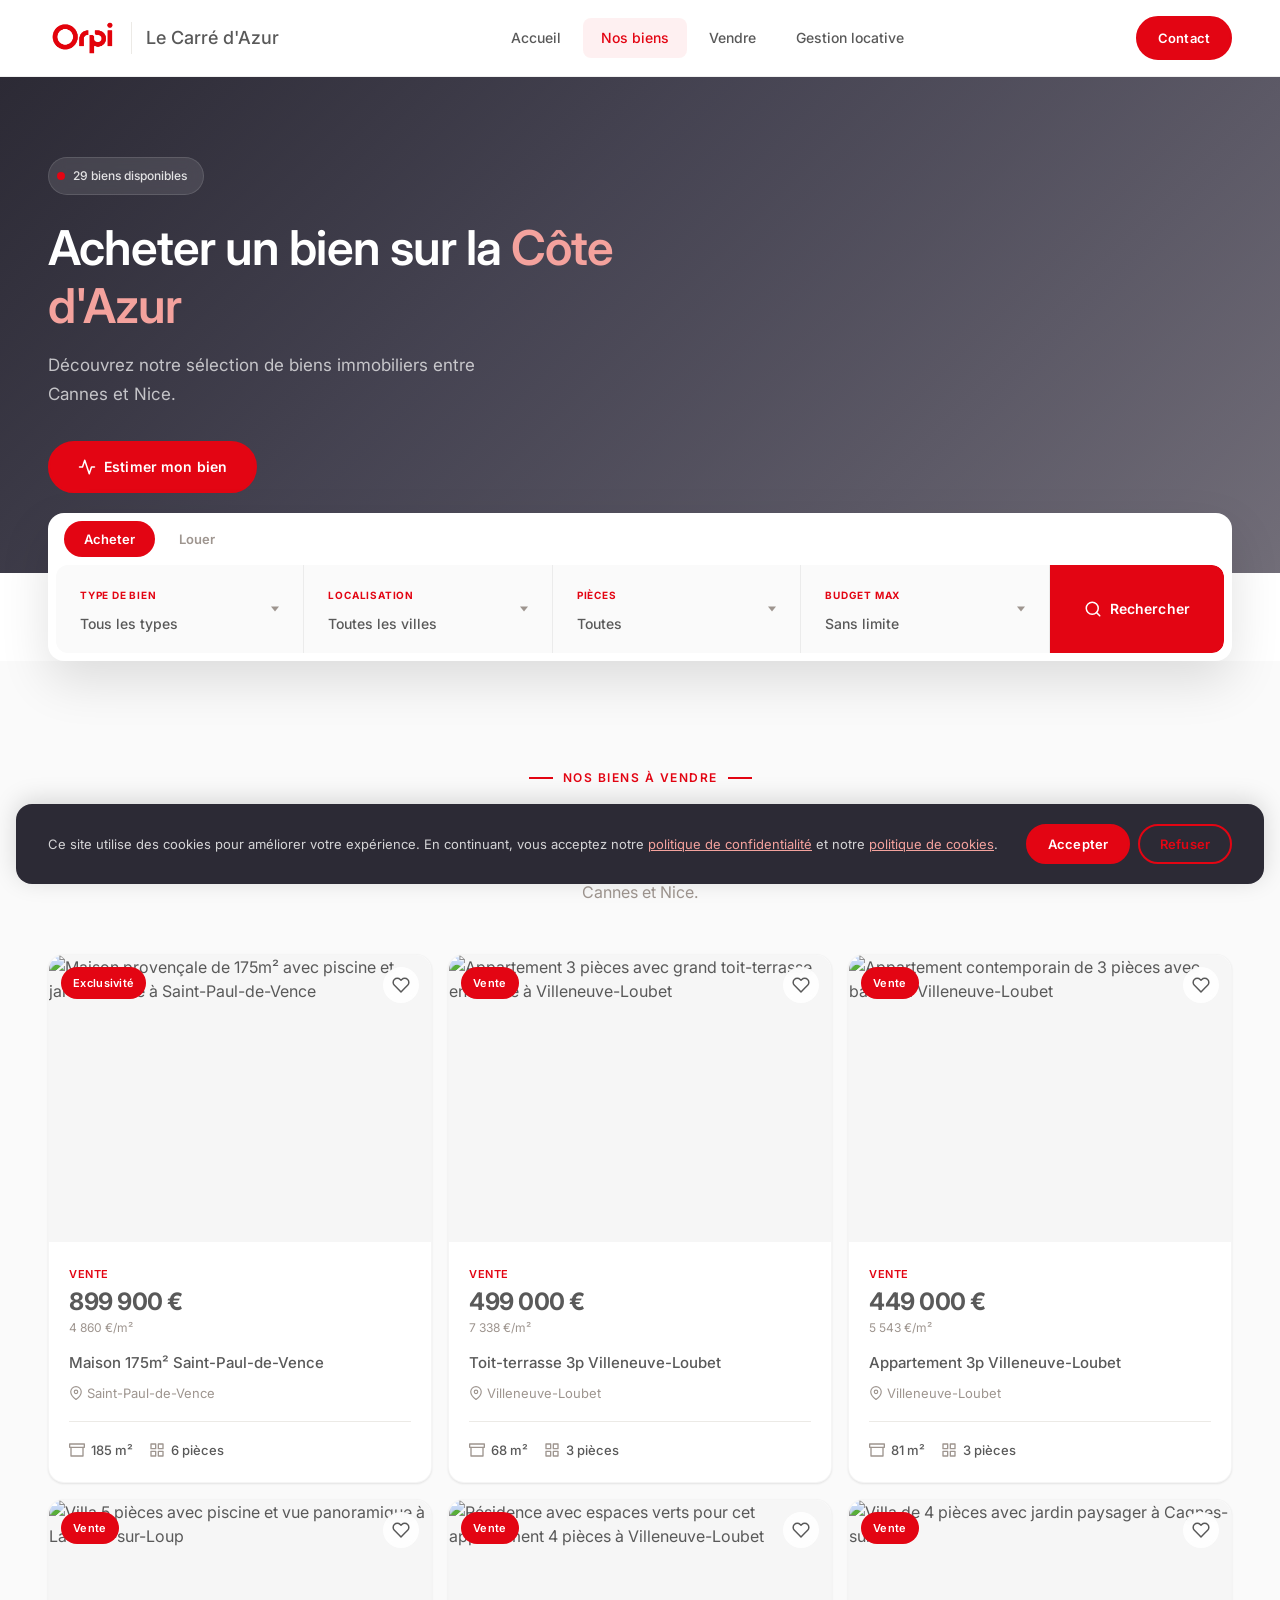
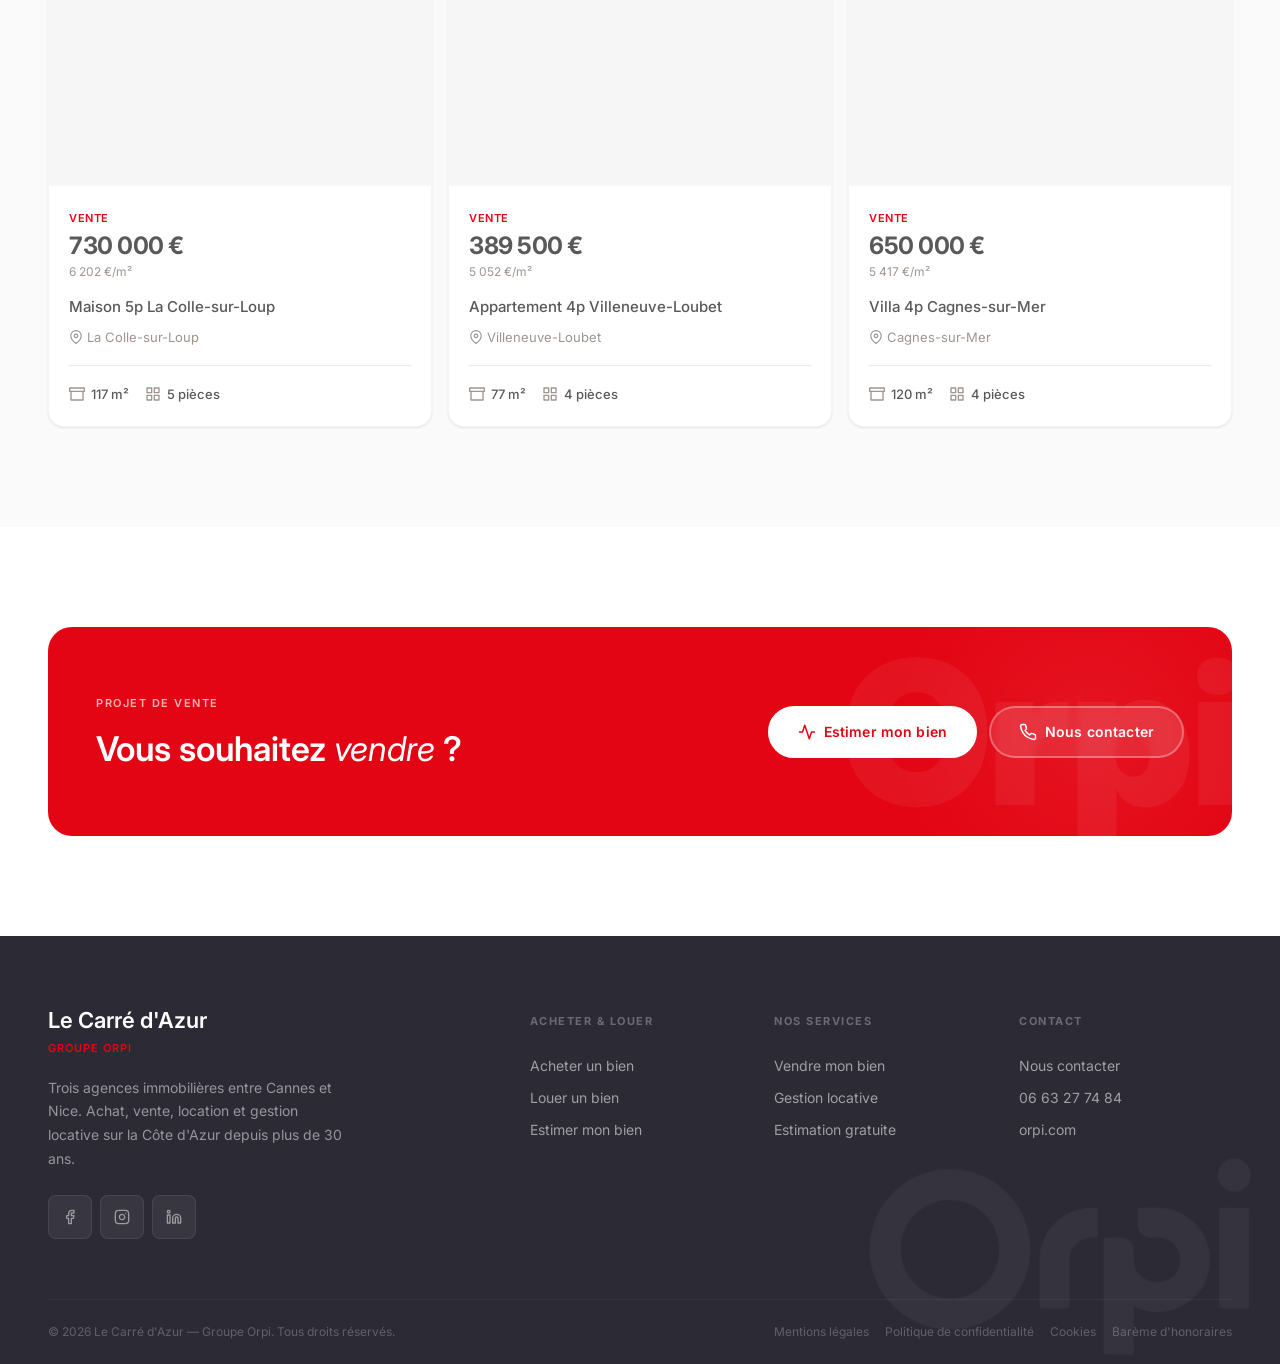
==== acheter.html @ ef82f77e "Update favicon to PNG logo + add Orpi watermark to footer - Favicon: replaced inline SVG with orpilo" ====
<!DOCTYPE html>
<html lang="fr">
<head>
  <meta charset="UTF-8" />
  <meta name="viewport" content="width=device-width, initial-scale=1.0" />
  <title>Acheter un bien immobilier sur la Côte d'Azur | Le Carré d'Azur — Orpi</title>
  <meta name="description" content="Découvrez notre sélection de biens immobiliers à vendre entre Cannes et Nice. Maisons, appartements, villas — Le Carré d'Azur, groupe Orpi." />
  <meta property="og:title" content="Acheter un bien — Le Carré d'Azur | Groupe Orpi" />
  <meta property="og:description" content="Découvrez notre sélection de biens immobiliers à vendre entre Cannes et Nice. Maisons, appartements, villas avec Le Carré d'Azur, groupe Orpi." />
  <meta property="og:image" content="https://images.unsplash.com/photo-1600596542815-ffad4c1539a9?w=1200&h=630&fit=crop" />
  <meta property="og:url" content="https://wingfieldgemini.github.io/orpitemplate/acheter.html" />
  <meta property="og:type" content="website" />
  <meta property="og:locale" content="fr_FR" />
  <meta name="twitter:card" content="summary_large_image" />
  <link rel="preconnect" href="https://fonts.googleapis.com" />
  <link rel="preconnect" href="https://fonts.gstatic.com" crossorigin />
  <link href="https://fonts.googleapis.com/css2?family=Inter:wght@300;400;500;600;700&display=swap" rel="stylesheet" />
  <link rel="stylesheet" href="styles.css" />
  <link rel="icon" type="image/png" href="orpilogooo.png" />
  <script type="application/ld+json">
  {
    "@context": "https://schema.org",
    "@type": "RealEstateAgent",
    "name": "Le Carré d'Azur",
    "description": "Groupe Orpi — Trois agences immobilières entre Cannes et Nice sur la Côte d'Azur.",
    "url": "https://wingfieldgemini.github.io/orpitemplate/",
    "telephone": "+33663277484",
    "email": "contact@lecarredazur.fr",
    "address": {
      "@type": "PostalAddress",
      "addressLocality": "Villeneuve-Loubet",
      "addressRegion": "Provence-Alpes-Côte d'Azur",
      "addressCountry": "FR"
    },
    "geo": {
      "@type": "GeoCoordinates",
      "latitude": 43.6585,
      "longitude": 7.1214
    },
    "aggregateRating": {
      "@type": "AggregateRating",
      "ratingValue": "4.8",
      "reviewCount": "127"
    },
    "numberOfEmployees": {"@type": "QuantitativeValue", "value": 15},
    "foundingDate": "1995",
    "parentOrganization": {"@type": "Organization", "name": "Orpi", "url": "https://www.orpi.com"}
  }
  </script>
</head>
<body>

  <!-- Skip link -->
  <a href="#main" class="skip-link">Aller au contenu principal</a>

  <!-- ============================================================
       HEADER
       ============================================================ -->
  <header class="header" id="header">
<!-- Main header -->
    <div class="container header__main">
      <a href="index.html" class="header__brand" aria-label="Le Carré d'Azur – Accueil">
        <span class="header__logo">
          <img src="orpilogooo.png" alt="Orpi" height="40" />
        </span>
        <span class="header__brand-divider" aria-hidden="true"></span>
        <span class="header__agency">Le Carré d'Azur</span>
      </a>

            <nav class="header__nav" aria-label="Navigation principale">
        <a href="index.html">Accueil</a>
        <a href="acheter.html" aria-current="page">Nos biens</a>
        <a href="vendre.html">Vendre</a>
        <a href="gestion-locative.html">Gestion locative</a>
      </nav>

            <div class="header__actions">
        <a href="contact.html" class="btn btn--primary btn--sm">Contact</a>
      </div>

      <button class="hamburger" aria-label="Ouvrir le menu" aria-expanded="false" aria-controls="mobile-nav">
        <svg xmlns="http://www.w3.org/2000/svg" viewBox="0 0 24 24" fill="none" stroke="currentColor" stroke-width="2" stroke-linecap="round" stroke-linejoin="round" aria-hidden="true"><line x1="3" y1="12" x2="21" y2="12"/><line x1="3" y1="6" x2="21" y2="6"/><line x1="3" y1="18" x2="21" y2="18"/></svg>
      </button>
    </div>
  </header>

  <!-- Mobile menu -->
    <div class="mobile-menu" id="mobile-nav" aria-label="Menu mobile">
    <nav class="mobile-menu__links">
    <a href="index.html">Accueil</a>
    <a href="acheter.html" aria-current="page">Nos biens</a>
    <a href="vendre.html">Vendre</a>
    <a href="gestion-locative.html">Gestion locative</a>
    </nav>
    <div class="mobile-menu__cta">
      <a href="contact.html" class="btn btn--primary">Contact</a>
    </div>
  </div>

  <!-- ============================================================
       MAIN
       ============================================================ -->
  <main id="main">

    <!-- ============================================================
         PAGE HERO
         ============================================================ -->
    <section class="page-hero page-hero--img">
      <div class="page-hero__bg" style="background-image:url('https://images.unsplash.com/photo-1600585154340-be6161a56a0c?w=1600&h=900&fit=crop');" aria-hidden="true"></div>
      <div class="container" style="position:relative;">
        <div class="page-hero__content">
          <div class="page-hero__badge">
            <span class="page-hero__dot" aria-hidden="true"></span>
            29 biens disponibles
          </div>
          <h1>Acheter un bien sur la <span>Côte d'Azur</span></h1>
          <p class="page-hero__desc">Découvrez notre sélection de biens immobiliers entre Cannes et Nice.</p>
          <div class="page-hero__btns">
            <a href="estimer.html" class="btn btn--primary">
              <svg xmlns="http://www.w3.org/2000/svg" viewBox="0 0 24 24" fill="none" stroke="currentColor" stroke-width="2" stroke-linecap="round" stroke-linejoin="round" aria-hidden="true"><polyline points="22 12 18 12 15 21 9 3 6 12 2 12"/></svg>
              Estimer mon bien
            </a>
          </div>
        </div>
      </div>
    </section>

    <!-- ============================================================
         SEARCH BAR
         ============================================================ -->
    <section class="search-section" aria-label="Recherche de biens">
      <div class="container">
        <div class="search-card">
          <div class="search-tabs" role="tablist">
            <button class="search-tab active" role="tab" aria-selected="true" data-tab="acheter">Acheter</button>
            <button class="search-tab" role="tab" aria-selected="false" data-tab="louer">Louer</button>
          </div>
          <form data-form class="search-form" action="acheter.html" method="get">
            <div class="search-field">
              <label for="search-type">TYPE DE BIEN</label>
              <select id="search-type" name="type">
                <option value="">Tous les types</option>
                <option value="appartement">Appartement</option>
                <option value="maison">Maison</option>
                <option value="villa">Villa</option>
                <option value="terrain">Terrain</option>
              </select>
            </div>
            <div class="search-field">
              <label for="search-location">LOCALISATION</label>
              <select id="search-location" name="localisation">
                <option value="">Toutes les villes</option>
                <option value="villeneuve-loubet">Villeneuve-Loubet</option>
                <option value="la-colle-sur-loup">La Colle-sur-Loup</option>
                <option value="saint-paul-de-vence">Saint-Paul-de-Vence</option>
                <option value="cagnes-sur-mer">Cagnes-sur-Mer</option>
                <option value="vence">Vence</option>
              </select>
            </div>
            <div class="search-field">
              <label for="search-rooms">PIÈCES</label>
              <select id="search-rooms" name="pieces">
                <option value="">Toutes</option>
                <option value="1">1 pièce</option>
                <option value="2">2 pièces</option>
                <option value="3">3 pièces</option>
                <option value="4">4 pièces</option>
                <option value="5">5+ pièces</option>
              </select>
            </div>
            <div class="search-field" data-field="budget">
              <label for="search-budget">BUDGET MAX</label>
              <select id="search-budget" name="budget">
                <option value="">Sans limite</option>
                <option value="200000">200 000 &euro;</option>
                <option value="400000">400 000 &euro;</option>
                <option value="600000">600 000 &euro;</option>
                <option value="800000">800 000 &euro;</option>
                <option value="1000000">1 000 000 &euro;+</option>
              </select>
            </div>
            <div class="search-field" data-field="loyer" style="display:none;">
              <label for="search-loyer">LOYER MAX</label>
              <select id="search-loyer" name="loyer">
                <option value="">Sans limite</option>
                <option value="500">500 &euro;/mois</option>
                <option value="800">800 &euro;/mois</option>
                <option value="1000">1 000 &euro;/mois</option>
                <option value="1500">1 500 &euro;/mois</option>
                <option value="2000">2 000 &euro;/mois+</option>
              </select>
            </div>
            <div class="search-submit">
              <button type="submit" class="btn btn--primary">
                <svg xmlns="http://www.w3.org/2000/svg" viewBox="0 0 24 24" fill="none" stroke="currentColor" stroke-width="2" stroke-linecap="round" stroke-linejoin="round" aria-hidden="true"><circle cx="11" cy="11" r="8"/><line x1="21" y1="21" x2="16.65" y2="16.65"/></svg>
                Rechercher
              </button>
            </div>
          </form>
        </div>
      </div>
    </section>

    <!-- ============================================================
         PROPERTIES
         ============================================================ -->
    <section class="section section--grey" aria-labelledby="properties-title">
      <div class="container">
        <div class="section__header">
          <div class="section__tag">NOS BIENS À VENDRE</div>
          <h2 id="properties-title">Biens à la vente sur la <em>Côte d'Azur</em></h2>
          <p class="section__desc">Retrouvez l'ensemble de nos biens immobiliers disponibles à l'achat entre Cannes et Nice.</p>
        </div>

        <div class="properties__grid">

          <!-- Card 1 — Maison Saint-Paul-de-Vence -->
          <a href="acheter.html" class="prop-card">
            <div class="prop-card__img">
              <img src="https://images.unsplash.com/photo-1600596542815-ffad4c1539a9?w=800&h=600&fit=crop" alt="Maison provençale de 175m² avec piscine et jardin arboré à Saint-Paul-de-Vence" width="800" height="600" loading="lazy" />
              <span class="prop-card__badge">Exclusivité</span>
              <button class="prop-card__fav" aria-label="Ajouter aux favoris" type="button">
                <svg xmlns="http://www.w3.org/2000/svg" viewBox="0 0 24 24" fill="none" stroke="currentColor" stroke-width="2" stroke-linecap="round" stroke-linejoin="round" aria-hidden="true"><path d="M20.84 4.61a5.5 5.5 0 0 0-7.78 0L12 5.67l-1.06-1.06a5.5 5.5 0 0 0-7.78 7.78l1.06 1.06L12 21.23l7.78-7.78 1.06-1.06a5.5 5.5 0 0 0 0-7.78z"/></svg>
              </button>
            </div>
            <div class="prop-card__body">
              <div class="prop-card__type">VENTE</div>
              <div class="prop-card__price">899 900 &euro;</div>
              <div class="prop-card__price-m2">4 860 &euro;/m²</div>
              <div class="prop-card__title">Maison 175m² Saint-Paul-de-Vence</div>
              <div class="prop-card__location">
                <svg xmlns="http://www.w3.org/2000/svg" viewBox="0 0 24 24" fill="none" stroke="currentColor" stroke-width="2" stroke-linecap="round" stroke-linejoin="round" aria-hidden="true"><path d="M21 10c0 7-9 13-9 13s-9-6-9-13a9 9 0 0 1 18 0z"/><circle cx="12" cy="10" r="3"/></svg>
                Saint-Paul-de-Vence
              </div>
              <div class="prop-card__specs">
                <span class="prop-card__spec">
                  <svg xmlns="http://www.w3.org/2000/svg" viewBox="0 0 24 24" fill="none" stroke="currentColor" stroke-width="2" stroke-linecap="round" stroke-linejoin="round" aria-hidden="true"><polyline points="21 8 21 21 3 21 3 8"/><rect x="1" y="3" width="22" height="5"/></svg>
                  185 m²
                </span>
                <span class="prop-card__spec">
                  <svg xmlns="http://www.w3.org/2000/svg" viewBox="0 0 24 24" fill="none" stroke="currentColor" stroke-width="2" stroke-linecap="round" stroke-linejoin="round" aria-hidden="true"><rect x="3" y="3" width="7" height="7"/><rect x="14" y="3" width="7" height="7"/><rect x="14" y="14" width="7" height="7"/><rect x="3" y="14" width="7" height="7"/></svg>
                  6 pièces
                </span>
              </div>
            </div>
          </a>

          <!-- Card 2 — Toit-terrasse Villeneuve-Loubet -->
          <a href="acheter.html" class="prop-card">
            <div class="prop-card__img">
              <img src="https://images.unsplash.com/photo-1600607687939-ce8a6c25118c?w=800&h=600&fit=crop" alt="Appartement 3 pièces avec grand toit-terrasse ensoleillé à Villeneuve-Loubet" width="800" height="600" loading="lazy" />
              <span class="prop-card__badge">Vente</span>
              <button class="prop-card__fav" aria-label="Ajouter aux favoris" type="button">
                <svg xmlns="http://www.w3.org/2000/svg" viewBox="0 0 24 24" fill="none" stroke="currentColor" stroke-width="2" stroke-linecap="round" stroke-linejoin="round" aria-hidden="true"><path d="M20.84 4.61a5.5 5.5 0 0 0-7.78 0L12 5.67l-1.06-1.06a5.5 5.5 0 0 0-7.78 7.78l1.06 1.06L12 21.23l7.78-7.78 1.06-1.06a5.5 5.5 0 0 0 0-7.78z"/></svg>
              </button>
            </div>
            <div class="prop-card__body">
              <div class="prop-card__type">VENTE</div>
              <div class="prop-card__price">499 000 &euro;</div>
              <div class="prop-card__price-m2">7 338 &euro;/m²</div>
              <div class="prop-card__title">Toit-terrasse 3p Villeneuve-Loubet</div>
              <div class="prop-card__location">
                <svg xmlns="http://www.w3.org/2000/svg" viewBox="0 0 24 24" fill="none" stroke="currentColor" stroke-width="2" stroke-linecap="round" stroke-linejoin="round" aria-hidden="true"><path d="M21 10c0 7-9 13-9 13s-9-6-9-13a9 9 0 0 1 18 0z"/><circle cx="12" cy="10" r="3"/></svg>
                Villeneuve-Loubet
              </div>
              <div class="prop-card__specs">
                <span class="prop-card__spec">
                  <svg xmlns="http://www.w3.org/2000/svg" viewBox="0 0 24 24" fill="none" stroke="currentColor" stroke-width="2" stroke-linecap="round" stroke-linejoin="round" aria-hidden="true"><polyline points="21 8 21 21 3 21 3 8"/><rect x="1" y="3" width="22" height="5"/></svg>
                  68 m²
                </span>
                <span class="prop-card__spec">
                  <svg xmlns="http://www.w3.org/2000/svg" viewBox="0 0 24 24" fill="none" stroke="currentColor" stroke-width="2" stroke-linecap="round" stroke-linejoin="round" aria-hidden="true"><rect x="3" y="3" width="7" height="7"/><rect x="14" y="3" width="7" height="7"/><rect x="14" y="14" width="7" height="7"/><rect x="3" y="14" width="7" height="7"/></svg>
                  3 pièces
                </span>
              </div>
            </div>
          </a>

          <!-- Card 3 — Appartement 3p Villeneuve-Loubet -->
          <a href="acheter.html" class="prop-card">
            <div class="prop-card__img">
              <img src="https://images.unsplash.com/photo-1512917774080-9991f1c4c750?w=800&h=600&fit=crop" alt="Appartement contemporain de 3 pièces avec balcon à Villeneuve-Loubet" width="800" height="600" loading="lazy" />
              <span class="prop-card__badge">Vente</span>
              <button class="prop-card__fav" aria-label="Ajouter aux favoris" type="button">
                <svg xmlns="http://www.w3.org/2000/svg" viewBox="0 0 24 24" fill="none" stroke="currentColor" stroke-width="2" stroke-linecap="round" stroke-linejoin="round" aria-hidden="true"><path d="M20.84 4.61a5.5 5.5 0 0 0-7.78 0L12 5.67l-1.06-1.06a5.5 5.5 0 0 0-7.78 7.78l1.06 1.06L12 21.23l7.78-7.78 1.06-1.06a5.5 5.5 0 0 0 0-7.78z"/></svg>
              </button>
            </div>
            <div class="prop-card__body">
              <div class="prop-card__type">VENTE</div>
              <div class="prop-card__price">449 000 &euro;</div>
              <div class="prop-card__price-m2">5 543 &euro;/m²</div>
              <div class="prop-card__title">Appartement 3p Villeneuve-Loubet</div>
              <div class="prop-card__location">
                <svg xmlns="http://www.w3.org/2000/svg" viewBox="0 0 24 24" fill="none" stroke="currentColor" stroke-width="2" stroke-linecap="round" stroke-linejoin="round" aria-hidden="true"><path d="M21 10c0 7-9 13-9 13s-9-6-9-13a9 9 0 0 1 18 0z"/><circle cx="12" cy="10" r="3"/></svg>
                Villeneuve-Loubet
              </div>
              <div class="prop-card__specs">
                <span class="prop-card__spec">
                  <svg xmlns="http://www.w3.org/2000/svg" viewBox="0 0 24 24" fill="none" stroke="currentColor" stroke-width="2" stroke-linecap="round" stroke-linejoin="round" aria-hidden="true"><polyline points="21 8 21 21 3 21 3 8"/><rect x="1" y="3" width="22" height="5"/></svg>
                  81 m²
                </span>
                <span class="prop-card__spec">
                  <svg xmlns="http://www.w3.org/2000/svg" viewBox="0 0 24 24" fill="none" stroke="currentColor" stroke-width="2" stroke-linecap="round" stroke-linejoin="round" aria-hidden="true"><rect x="3" y="3" width="7" height="7"/><rect x="14" y="3" width="7" height="7"/><rect x="14" y="14" width="7" height="7"/><rect x="3" y="14" width="7" height="7"/></svg>
                  3 pièces
                </span>
              </div>
            </div>
          </a>

          <!-- Card 4 — Maison 5p La Colle-sur-Loup -->
          <a href="acheter.html" class="prop-card">
            <div class="prop-card__img">
              <img src="https://images.unsplash.com/photo-1613490493576-7fde63acd811?w=800&h=600&fit=crop" alt="Villa 5 pièces avec piscine et vue panoramique à La Colle-sur-Loup" width="800" height="600" loading="lazy" />
              <span class="prop-card__badge">Vente</span>
              <button class="prop-card__fav" aria-label="Ajouter aux favoris" type="button">
                <svg xmlns="http://www.w3.org/2000/svg" viewBox="0 0 24 24" fill="none" stroke="currentColor" stroke-width="2" stroke-linecap="round" stroke-linejoin="round" aria-hidden="true"><path d="M20.84 4.61a5.5 5.5 0 0 0-7.78 0L12 5.67l-1.06-1.06a5.5 5.5 0 0 0-7.78 7.78l1.06 1.06L12 21.23l7.78-7.78 1.06-1.06a5.5 5.5 0 0 0 0-7.78z"/></svg>
              </button>
            </div>
            <div class="prop-card__body">
              <div class="prop-card__type">VENTE</div>
              <div class="prop-card__price">730 000 &euro;</div>
              <div class="prop-card__price-m2">6 202 &euro;/m²</div>
              <div class="prop-card__title">Maison 5p La Colle-sur-Loup</div>
              <div class="prop-card__location">
                <svg xmlns="http://www.w3.org/2000/svg" viewBox="0 0 24 24" fill="none" stroke="currentColor" stroke-width="2" stroke-linecap="round" stroke-linejoin="round" aria-hidden="true"><path d="M21 10c0 7-9 13-9 13s-9-6-9-13a9 9 0 0 1 18 0z"/><circle cx="12" cy="10" r="3"/></svg>
                La Colle-sur-Loup
              </div>
              <div class="prop-card__specs">
                <span class="prop-card__spec">
                  <svg xmlns="http://www.w3.org/2000/svg" viewBox="0 0 24 24" fill="none" stroke="currentColor" stroke-width="2" stroke-linecap="round" stroke-linejoin="round" aria-hidden="true"><polyline points="21 8 21 21 3 21 3 8"/><rect x="1" y="3" width="22" height="5"/></svg>
                  117 m²
                </span>
                <span class="prop-card__spec">
                  <svg xmlns="http://www.w3.org/2000/svg" viewBox="0 0 24 24" fill="none" stroke="currentColor" stroke-width="2" stroke-linecap="round" stroke-linejoin="round" aria-hidden="true"><rect x="3" y="3" width="7" height="7"/><rect x="14" y="3" width="7" height="7"/><rect x="14" y="14" width="7" height="7"/><rect x="3" y="14" width="7" height="7"/></svg>
                  5 pièces
                </span>
              </div>
            </div>
          </a>

          <!-- Card 5 — Appartement 4p Villeneuve-Loubet -->
          <a href="acheter.html" class="prop-card">
            <div class="prop-card__img">
              <img src="https://images.unsplash.com/photo-1564013799919-ab600027ffc6?w=800&h=600&fit=crop" alt="Résidence avec espaces verts pour cet appartement 4 pièces à Villeneuve-Loubet" width="800" height="600" loading="lazy" />
              <span class="prop-card__badge">Vente</span>
              <button class="prop-card__fav" aria-label="Ajouter aux favoris" type="button">
                <svg xmlns="http://www.w3.org/2000/svg" viewBox="0 0 24 24" fill="none" stroke="currentColor" stroke-width="2" stroke-linecap="round" stroke-linejoin="round" aria-hidden="true"><path d="M20.84 4.61a5.5 5.5 0 0 0-7.78 0L12 5.67l-1.06-1.06a5.5 5.5 0 0 0-7.78 7.78l1.06 1.06L12 21.23l7.78-7.78 1.06-1.06a5.5 5.5 0 0 0 0-7.78z"/></svg>
              </button>
            </div>
            <div class="prop-card__body">
              <div class="prop-card__type">VENTE</div>
              <div class="prop-card__price">389 500 &euro;</div>
              <div class="prop-card__price-m2">5 052 &euro;/m²</div>
              <div class="prop-card__title">Appartement 4p Villeneuve-Loubet</div>
              <div class="prop-card__location">
                <svg xmlns="http://www.w3.org/2000/svg" viewBox="0 0 24 24" fill="none" stroke="currentColor" stroke-width="2" stroke-linecap="round" stroke-linejoin="round" aria-hidden="true"><path d="M21 10c0 7-9 13-9 13s-9-6-9-13a9 9 0 0 1 18 0z"/><circle cx="12" cy="10" r="3"/></svg>
                Villeneuve-Loubet
              </div>
              <div class="prop-card__specs">
                <span class="prop-card__spec">
                  <svg xmlns="http://www.w3.org/2000/svg" viewBox="0 0 24 24" fill="none" stroke="currentColor" stroke-width="2" stroke-linecap="round" stroke-linejoin="round" aria-hidden="true"><polyline points="21 8 21 21 3 21 3 8"/><rect x="1" y="3" width="22" height="5"/></svg>
                  77 m²
                </span>
                <span class="prop-card__spec">
                  <svg xmlns="http://www.w3.org/2000/svg" viewBox="0 0 24 24" fill="none" stroke="currentColor" stroke-width="2" stroke-linecap="round" stroke-linejoin="round" aria-hidden="true"><rect x="3" y="3" width="7" height="7"/><rect x="14" y="3" width="7" height="7"/><rect x="14" y="14" width="7" height="7"/><rect x="3" y="14" width="7" height="7"/></svg>
                  4 pièces
                </span>
              </div>
            </div>
          </a>

          <!-- Card 6 — Villa 4p Cagnes-sur-Mer -->
          <a href="acheter.html" class="prop-card">
            <div class="prop-card__img">
              <img src="https://images.unsplash.com/photo-1600585154526-990dced4db0d?w=800&h=600&fit=crop" alt="Villa de 4 pièces avec jardin paysager à Cagnes-sur-Mer" width="800" height="600" loading="lazy" />
              <span class="prop-card__badge">Vente</span>
              <button class="prop-card__fav" aria-label="Ajouter aux favoris" type="button">
                <svg xmlns="http://www.w3.org/2000/svg" viewBox="0 0 24 24" fill="none" stroke="currentColor" stroke-width="2" stroke-linecap="round" stroke-linejoin="round" aria-hidden="true"><path d="M20.84 4.61a5.5 5.5 0 0 0-7.78 0L12 5.67l-1.06-1.06a5.5 5.5 0 0 0-7.78 7.78l1.06 1.06L12 21.23l7.78-7.78 1.06-1.06a5.5 5.5 0 0 0 0-7.78z"/></svg>
              </button>
            </div>
            <div class="prop-card__body">
              <div class="prop-card__type">VENTE</div>
              <div class="prop-card__price">650 000 &euro;</div>
              <div class="prop-card__price-m2">5 417 &euro;/m²</div>
              <div class="prop-card__title">Villa 4p Cagnes-sur-Mer</div>
              <div class="prop-card__location">
                <svg xmlns="http://www.w3.org/2000/svg" viewBox="0 0 24 24" fill="none" stroke="currentColor" stroke-width="2" stroke-linecap="round" stroke-linejoin="round" aria-hidden="true"><path d="M21 10c0 7-9 13-9 13s-9-6-9-13a9 9 0 0 1 18 0z"/><circle cx="12" cy="10" r="3"/></svg>
                Cagnes-sur-Mer
              </div>
              <div class="prop-card__specs">
                <span class="prop-card__spec">
                  <svg xmlns="http://www.w3.org/2000/svg" viewBox="0 0 24 24" fill="none" stroke="currentColor" stroke-width="2" stroke-linecap="round" stroke-linejoin="round" aria-hidden="true"><polyline points="21 8 21 21 3 21 3 8"/><rect x="1" y="3" width="22" height="5"/></svg>
                  120 m²
                </span>
                <span class="prop-card__spec">
                  <svg xmlns="http://www.w3.org/2000/svg" viewBox="0 0 24 24" fill="none" stroke="currentColor" stroke-width="2" stroke-linecap="round" stroke-linejoin="round" aria-hidden="true"><rect x="3" y="3" width="7" height="7"/><rect x="14" y="3" width="7" height="7"/><rect x="14" y="14" width="7" height="7"/><rect x="3" y="14" width="7" height="7"/></svg>
                  4 pièces
                </span>
              </div>
            </div>
          </a>

        </div>
      </div>
    </section>

    <!-- ============================================================
         CTA BANNER
         ============================================================ -->
    <section class="section" aria-labelledby="cta-title">
      <div class="container">
        <div class="cta-banner">
          <div class="cta-banner__decor" aria-hidden="true"></div>
          <div class="cta-banner__content">
            <div class="cta-banner__tag">PROJET DE VENTE</div>
            <h2 class="cta-banner__title" id="cta-title">Vous souhaitez <em>vendre</em> ?</h2>
          </div>
          <div class="cta-banner__btns">
            <a href="estimer.html" class="btn btn--white">
              <svg xmlns="http://www.w3.org/2000/svg" viewBox="0 0 24 24" fill="none" stroke="currentColor" stroke-width="2" stroke-linecap="round" stroke-linejoin="round" aria-hidden="true"><polyline points="22 12 18 12 15 21 9 3 6 12 2 12"/></svg>
              Estimer mon bien
            </a>
            <a href="contact.html" class="btn btn--ghost">
              <svg xmlns="http://www.w3.org/2000/svg" viewBox="0 0 24 24" fill="none" stroke="currentColor" stroke-width="2" stroke-linecap="round" stroke-linejoin="round" aria-hidden="true"><path d="M22 16.92v3a2 2 0 0 1-2.18 2 19.79 19.79 0 0 1-8.63-3.07 19.5 19.5 0 0 1-6-6 19.79 19.79 0 0 1-3.07-8.67A2 2 0 0 1 4.11 2h3a2 2 0 0 1 2 1.72 12.84 12.84 0 0 0 .7 2.81 2 2 0 0 1-.45 2.11L8.09 9.91a16 16 0 0 0 6 6l1.27-1.27a2 2 0 0 1 2.11-.45 12.84 12.84 0 0 0 2.81.7A2 2 0 0 1 22 16.92z"/></svg>
              Nous contacter
            </a>
          </div>
        </div>
      </div>
    </section>

  </main>

  <!-- ============================================================
       FOOTER
       ============================================================ -->
  <footer class="footer">
    <img src="orpilogooo.png" alt="" class="footer__watermark" aria-hidden="true" />
    <div class="container">
      <div class="footer__top">
        <div class="footer__brand">
          <div class="footer__brand-name">Le Carré d'Azur</div>
          <div class="footer__brand-sub">GROUPE ORPI</div>
          <p class="footer__brand-desc">Trois agences immobilières entre Cannes et Nice. Achat, vente, location et gestion locative sur la Côte d'Azur depuis plus de 30 ans.</p>
          <div class="footer__socials">
            <a href="#" class="footer__social" aria-label="Facebook">
              <svg xmlns="http://www.w3.org/2000/svg" viewBox="0 0 24 24" fill="none" stroke="currentColor" stroke-width="2" stroke-linecap="round" stroke-linejoin="round" aria-hidden="true"><path d="M18 2h-3a5 5 0 0 0-5 5v3H7v4h3v8h4v-8h3l1-4h-4V7a1 1 0 0 1 1-1h3z"/></svg>
            </a>
            <a href="#" class="footer__social" aria-label="Instagram">
              <svg xmlns="http://www.w3.org/2000/svg" viewBox="0 0 24 24" fill="none" stroke="currentColor" stroke-width="2" stroke-linecap="round" stroke-linejoin="round" aria-hidden="true"><rect x="2" y="2" width="20" height="20" rx="5" ry="5"/><path d="M16 11.37A4 4 0 1 1 12.63 8 4 4 0 0 1 16 11.37z"/><line x1="17.5" y1="6.5" x2="17.51" y2="6.5"/></svg>
            </a>
            <a href="#" class="footer__social" aria-label="LinkedIn">
              <svg xmlns="http://www.w3.org/2000/svg" viewBox="0 0 24 24" fill="none" stroke="currentColor" stroke-width="2" stroke-linecap="round" stroke-linejoin="round" aria-hidden="true"><path d="M16 8a6 6 0 0 1 6 6v7h-4v-7a2 2 0 0 0-2-2 2 2 0 0 0-2 2v7h-4v-7a6 6 0 0 1 6-6z"/><rect x="2" y="9" width="4" height="12"/><circle cx="4" cy="4" r="2"/></svg>
            </a>
          </div>
        </div>

        <div class="footer__cols">
          <div class="footer__col">
            <h4>ACHETER &amp; LOUER</h4>
            <a href="acheter.html">Acheter un bien</a>
            <a href="louer.html">Louer un bien</a>
            <a href="estimer.html">Estimer mon bien</a>
          </div>
          <div class="footer__col">
            <h4>NOS SERVICES</h4>
            <a href="vendre.html">Vendre mon bien</a>
            <a href="gestion-locative.html">Gestion locative</a>
            <a href="estimer.html">Estimation gratuite</a>
          </div>
          <div class="footer__col">
            <h4>CONTACT</h4>
            <a href="contact.html">Nous contacter</a>
            <a href="tel:+33663277484">06 63 27 74 84</a>
            <a href="https://www.orpi.com" target="_blank" rel="noopener noreferrer">orpi.com</a>
          </div>
        </div>
      </div>

      <div class="footer__bottom">
        <span>&copy; 2026 Le Carré d'Azur — Groupe Orpi. Tous droits réservés.</span>
        <div class="footer__legal">
          <a href="mentions-legales.html">Mentions légales</a>
          <a href="confidentialite.html">Politique de confidentialité</a>
          <a href="cookies.html">Cookies</a>
          <a href="#">Barème d'honoraires</a>
        </div>
      </div>
    </div>
  </footer>

  <script src="script.js"></script>
</body>
</html>
---- styles.css ----
/* ================================================================
   RESET
   ================================================================ */
*, *::before, *::after { box-sizing: border-box; margin: 0; padding: 0; }

/* ================================================================
   DESIGN TOKENS — CLAUDE.md brand charter
   ================================================================ */
:root {
  --color-white:       #FFFFFF;
  --color-red:         #E30513;
  --color-red-hover:   #C8040F;
  --color-red-light:   rgba(227,5,19,0.06);
  --color-dark-grey:   #595959;
  --color-light-grey:  #FAFAFA;
  --color-grey-medium: #F6F6F6;
  --color-brown:       #9E958F;
  --color-light-brown: #ECEAE6;
  --color-sand:        #E4DCC4;
  --color-purple:      #7A76B1;
  --color-dark-purple: #5F5D6F;
  --color-pink:        #F4A29D;

  --font-family: 'Inter', 'Orpi', system-ui, sans-serif;
  --radius-sm:   8px;
  --radius-md:   12px;
  --radius-lg:   16px;
  --radius-xl:   24px;
  --radius-pill: 999px;
  --shadow-sm:   0 1px 3px rgba(0,0,0,0.04), 0 1px 2px rgba(0,0,0,0.06);
  --shadow-md:   0 4px 12px rgba(0,0,0,0.06);
  --shadow-lg:   0 8px 30px rgba(0,0,0,0.08);
  --shadow-xl:   0 20px 50px rgba(0,0,0,0.12);
  --transition:  0.2s ease;
  --transition-slow: 0.35s ease;
}

/* ================================================================
   BASE — Mobile-first typography (CLAUDE.md table)
   ================================================================ */
/* scroll-behavior on html causes carousel scrollTo to move the whole page.
   Apply only to anchored navigation instead. */
html { scroll-behavior: auto; }
html:focus-within { scroll-behavior: smooth; }

body {
  font-family: var(--font-family);
  font-size: 14px; line-height: 18px;
  color: var(--color-dark-grey);
  background: var(--color-white);
  -webkit-font-smoothing: antialiased;
  -moz-osx-font-smoothing: grayscale;
  overflow-x: hidden;
}

h1 { font-size: 26px; line-height: 34px; font-weight: 600; }
h2 { font-size: 20px; line-height: 24px; font-weight: 600; }
h3 { font-size: 18px; line-height: 22px; font-weight: 600; }
h4 { font-size: 16px; line-height: 20px; font-weight: 500; }
p  { font-size: 14px; line-height: 22px; }

@media (min-width: 768px) {
  body { font-size: 16px; line-height: 24px; }
  h1 { font-size: 40px; line-height: 52px; }
  h2 { font-size: 24px; line-height: 32px; }
  h3 { font-size: 22px; line-height: 28px; }
  h4 { font-size: 20px; line-height: 26px; }
  p  { font-size: 16px; line-height: 26px; }
}
@media (min-width: 1024px) {
  h2 { font-size: 30px; line-height: 38px; }
  h3 { font-size: 24px; line-height: 30px; }
}

a { color: inherit; text-decoration: none; }
img { display: block; max-width: 100%; }
ul, ol { list-style: none; }

/* ================================================================
   UTILITIES
   ================================================================ */
.skip-link {
  position: absolute; top: -100%; left: 16px;
  background: var(--color-red); color: var(--color-white);
  padding: 8px 16px; border-radius: var(--radius-pill);
  font-size: 14px; font-weight: 500; z-index: 9999;
}
.skip-link:focus { top: 8px; }

.sr-only {
  position: absolute; width: 1px; height: 1px;
  padding: 0; margin: -1px; overflow: hidden;
  clip: rect(0,0,0,0); white-space: nowrap; border: 0;
}

:focus-visible {
  outline: 2px solid var(--color-red);
  outline-offset: 2px;
}

.container {
  width: 100%; max-width: 1280px;
  margin: 0 auto; padding: 0 16px;
}
@media (min-width: 768px)  { .container { padding: 0 32px; } }
@media (min-width: 1024px) { .container { padding: 0 48px; } }

/* ================================================================
   BUTTONS
   ================================================================ */
.btn {
  display: inline-flex; align-items: center; justify-content: center;
  gap: 8px; border: 2px solid transparent; border-radius: var(--radius-pill);
  padding: 12px 28px; font-family: var(--font-family);
  font-size: 14px; font-weight: 600; cursor: pointer;
  transition: all var(--transition);
  min-height: 48px; white-space: nowrap; text-decoration: none;
  letter-spacing: 0.01em;
}
.btn svg { width: 18px; height: 18px; flex-shrink: 0; }

.btn--primary {
  background: var(--color-red); color: var(--color-white); border-color: var(--color-red);
}
.btn--primary:hover {
  background: var(--color-red-hover); border-color: var(--color-red-hover);
  transform: translateY(-1px); box-shadow: 0 4px 16px rgba(227,5,19,0.35);
}

.btn--outline {
  background: transparent; color: var(--color-red); border-color: var(--color-red);
}
.btn--outline:hover {
  background: var(--color-red); color: var(--color-white);
  transform: translateY(-1px); box-shadow: 0 4px 16px rgba(227,5,19,0.25);
}

.btn--white {
  background: var(--color-white); color: var(--color-red); border-color: var(--color-white);
}
.btn--white:hover {
  background: var(--color-light-grey);
  transform: translateY(-1px); box-shadow: var(--shadow-lg);
}

.btn--ghost {
  background: rgba(255,255,255,0.1); color: var(--color-white);
  border-color: rgba(255,255,255,0.3); backdrop-filter: blur(4px);
}
.btn--ghost:hover {
  background: rgba(255,255,255,0.2); border-color: rgba(255,255,255,0.5);
}

.btn--dark {
  background: var(--color-dark-grey); color: var(--color-white); border-color: var(--color-dark-grey);
}
.btn--dark:hover {
  background: var(--color-dark-purple); border-color: var(--color-dark-purple);
  transform: translateY(-1px);
}

.btn--sm { padding: 8px 20px; min-height: 40px; font-size: 13px; }
.btn--lg { padding: 16px 36px; min-height: 56px; font-size: 16px; }
.btn--full { width: 100%; }

/* ================================================================
   HEADER
   ================================================================ */
.header {
  position: sticky; top: 0; z-index: 100;
  background: var(--color-white);
  border-bottom: 1px solid rgba(0,0,0,0.06);
  transition: box-shadow var(--transition);
}
.header.scrolled { box-shadow: var(--shadow-md); }

.header__main {
  display: flex; align-items: center; height: 68px; gap: 12px;
}
@media (min-width: 1024px) { .header__main { height: 76px; gap: 20px; } }

.header__brand {
  display: flex; align-items: center; gap: 14px;
  text-decoration: none; flex-shrink: 0;
}
.header__logo { display: flex; align-items: center; flex-shrink: 0; }
.header__logo img {
  height: 36px; width: auto; display: block; flex-shrink: 0;
  mix-blend-mode: multiply; /* makes black bg transparent on white header */
}
@media (min-width: 1024px) { .header__logo img { height: 40px; } }
.header__brand-divider {
  width: 1px; height: 28px;
  background: var(--color-light-brown);
  flex-shrink: 0;
}
@media (min-width: 1024px) { .header__brand-divider { height: 32px; } }
.footer__logo img {
  height: 35px; width: auto;
  filter: brightness(0) invert(1);
}
.header__agency {
  font-size: 16px; font-weight: 500; color: var(--color-dark-grey);
  white-space: nowrap; line-height: 1.2;
}
@media (min-width: 1024px) { .header__agency { font-size: 18px; } }
.header__agency-sub {
  font-size: 10px; font-weight: 500; color: var(--color-brown);
  letter-spacing: 0.5px; margin-top: 1px;
}

.header__nav {
  display: none; align-items: center; justify-content: center;
  gap: 4px; flex: 1; min-width: 0;
}
@media (min-width: 1024px) { .header__nav { display: flex; } }
.header__nav a {
  padding: 8px 14px; font-size: 14px; font-weight: 500;
  color: var(--color-dark-grey); border-radius: var(--radius-sm);
  transition: all var(--transition); white-space: nowrap;
}
@media (min-width: 1200px) { .header__nav a { padding: 8px 18px; } }
.header__nav a:hover,
.header__nav a[aria-current="page"] {
  color: var(--color-red); background: var(--color-red-light);
}

.header__actions {
  display: none; align-items: center; gap: 8px; flex-shrink: 0;
  white-space: nowrap;
}
@media (min-width: 1024px) { .header__actions { display: flex; } }

.header__phone {
  display: flex; align-items: center; gap: 6px;
  font-size: 14px; font-weight: 500; color: var(--color-dark-grey);
  padding: 8px 12px; border-radius: var(--radius-sm);
  transition: all var(--transition); min-height: 44px;
}
.header__phone svg { width: 16px; height: 16px; color: var(--color-red); }
.header__phone:hover { background: var(--color-light-grey); }

.hamburger {
  display: flex; align-items: center; justify-content: center;
  width: 44px; height: 44px; background: none; border: none;
  cursor: pointer; margin-left: auto; border-radius: var(--radius-sm);
  transition: background var(--transition);
}
.hamburger:hover { background: var(--color-light-grey); }
.hamburger svg { width: 22px; height: 22px; color: var(--color-dark-grey); }
@media (min-width: 1024px) { .hamburger { display: none; } }

.mobile-menu {
  display: none; position: fixed; left: 0; right: 0; top: 68px; bottom: 0;
  background: var(--color-white); z-index: 200;
  overflow-y: auto; padding: 8px 16px 32px;
  border-top: 1px solid var(--color-light-brown);
  animation: menuSlideIn 0.2s ease;
}
@keyframes menuSlideIn {
  from { opacity: 0; transform: translateY(-8px); }
  to { opacity: 1; transform: translateY(0); }
}
.mobile-menu.open { display: block; }
@media (min-width: 1024px) { .mobile-menu { display: none !important; } }
.mobile-menu__links { margin-bottom: 16px; }
.mobile-menu__links a {
  display: flex; align-items: center; padding: 14px 16px;
  font-size: 16px; font-weight: 500; color: var(--color-dark-grey);
  border-radius: var(--radius-md); transition: all var(--transition); min-height: 48px;
}
.mobile-menu__links a:hover { background: var(--color-light-grey); color: var(--color-red); }
.mobile-menu__links a[aria-current="page"] { color: var(--color-red); background: var(--color-red-light); }
.mobile-menu__divider { height: 1px; background: var(--color-light-brown); margin: 8px 16px; }
.mobile-menu__cta { display: flex; flex-direction: column; gap: 8px; padding: 8px 0; }
.mobile-menu__cta .btn { width: 100%; }

/* ================================================================
   PAGE HERO (reusable for inner pages)
   ================================================================ */
.page-hero {
  position: relative; overflow: hidden;
  padding: 48px 0;
  background: linear-gradient(135deg, #2c2a35 0%, var(--color-dark-purple) 40%, var(--color-brown) 100%);
}
@media (min-width: 768px) { .page-hero { padding: 64px 0; } }
@media (min-width: 1024px) { .page-hero { padding: 80px 0; } }
.page-hero__decor {
  position: absolute; inset: 0; overflow: hidden; pointer-events: none;
}
.page-hero__decor::before {
  content: ''; position: absolute;
  top: -30%; right: -10%; width: 600px; height: 600px;
  background: radial-gradient(circle, rgba(227,5,19,0.08) 0%, transparent 70%);
  border-radius: 50%;
}
.page-hero__content { position: relative; z-index: 2; max-width: 640px; }
.page-hero__badge {
  display: inline-flex; align-items: center; gap: 8px;
  background: rgba(255,255,255,0.1); backdrop-filter: blur(8px);
  border: 1px solid rgba(255,255,255,0.12);
  border-radius: var(--radius-pill);
  padding: 6px 16px 6px 8px; margin-bottom: 24px;
  font-size: 12px; font-weight: 500; color: rgba(255,255,255,0.85);
}
.page-hero__dot {
  width: 8px; height: 8px; background: var(--color-red);
  border-radius: 50%; flex-shrink: 0;
  animation: pulse-dot 2s ease infinite;
}
@keyframes pulse-dot {
  0%, 100% { opacity: 1; transform: scale(1); }
  50% { opacity: 0.6; transform: scale(0.8); }
}
.page-hero h1 { color: var(--color-white); margin-bottom: 16px; letter-spacing: -0.02em; }
@media (min-width: 1024px) { .page-hero h1 { font-size: 48px; line-height: 58px; } }
.page-hero h1 span { color: var(--color-pink); }
.page-hero__desc {
  font-size: 15px; color: rgba(255,255,255,0.7); line-height: 1.7;
  max-width: 480px; margin-bottom: 32px;
}
@media (min-width: 768px) { .page-hero__desc { font-size: 17px; } }
.page-hero__btns { display: flex; gap: 12px; flex-wrap: wrap; }

/* Home hero (taller) */
.hero--home { padding: 48px 0 120px; }
@media (min-width: 768px) { .hero--home { padding: 64px 0 140px; } }
@media (min-width: 1024px) { .hero--home { padding: 80px 0 160px; } }

.hero__stats {
  display: none; position: absolute; right: 48px;
  top: 50%; transform: translateY(-50%);
  z-index: 2;
}
@media (min-width: 1200px) { .hero__stats { display: flex; flex-direction: column; gap: 12px; } }
@media (min-width: 1400px) { .hero__stats { right: 64px; } }
.hero__stat {
  background: rgba(255,255,255,0.08); backdrop-filter: blur(12px);
  border: 1px solid rgba(255,255,255,0.1);
  border-radius: var(--radius-md); padding: 18px 24px;
  text-align: center; min-width: 150px;
}
.hero__stat-number { font-size: 28px; font-weight: 700; color: var(--color-white); line-height: 1; }
.hero__stat-number .accent { color: var(--color-pink); }
.hero__stat-label { font-size: 11px; font-weight: 500; color: rgba(255,255,255,0.5); margin-top: 6px; letter-spacing: 0.3px; }

/* Hero with background image */
.page-hero--img { min-height: 400px; display: flex; align-items: center; }
@media (min-width: 768px) { .page-hero--img { min-height: 480px; } }
.page-hero__bg {
  position: absolute; inset: 0;
  background-size: cover; background-position: center;
}
.page-hero__bg::after {
  content: ''; position: absolute; inset: 0;
  background: linear-gradient(135deg, rgba(44,42,53,0.85) 0%, rgba(95,93,111,0.7) 100%);
}

/* ================================================================
   SEARCH BAR
   ================================================================ */
.search-section { position: relative; z-index: 10; margin-top: -60px; }
.search-card {
  background: var(--color-white); border-radius: var(--radius-lg);
  box-shadow: var(--shadow-xl); padding: 8px;
}
.search-tabs { display: flex; gap: 4px; padding: 0 8px; margin-bottom: 8px; }
.search-tab {
  padding: 10px 20px; font-size: 13px; font-weight: 600;
  color: var(--color-brown); background: none; border: none;
  border-radius: var(--radius-pill); cursor: pointer;
  transition: all var(--transition); font-family: var(--font-family);
}
.search-tab:hover { color: var(--color-dark-grey); background: var(--color-light-grey); }
.search-tab.active { color: var(--color-white); background: var(--color-red); }

.search-form {
  display: flex; flex-direction: column;
  background: var(--color-light-grey); border-radius: var(--radius-md); overflow: hidden;
}
@media (min-width: 768px) { .search-form { flex-direction: row; align-items: stretch; } }

.search-field {
  flex: 1; padding: 16px 20px;
  border-bottom: 1px solid rgba(0,0,0,0.04); position: relative;
}
@media (min-width: 768px) {
  .search-field {
    border-bottom: none; border-right: 1px solid rgba(0,0,0,0.06); padding: 18px 24px;
  }
  .search-field:last-of-type { border-right: none; }
}
.search-field label {
  display: block; font-size: 10px; font-weight: 700;
  letter-spacing: 0.8px; color: var(--color-red); margin-bottom: 4px;
}
.search-field select {
  width: 100%; border: none; background: transparent;
  font-family: var(--font-family); font-size: 14px;
  font-weight: 500; color: var(--color-dark-grey);
  cursor: pointer; appearance: none; outline: none; padding-right: 20px;
}
.search-field::after {
  content: ''; position: absolute; right: 20px; top: 50%; transform: translateY(-50%);
  width: 0; height: 0;
  border-left: 4px solid transparent; border-right: 4px solid transparent;
  border-top: 5px solid var(--color-brown); pointer-events: none;
}
@media (min-width: 768px) { .search-field::after { right: 24px; } }

.search-submit { padding: 16px 32px; }
@media (min-width: 768px) { .search-submit { padding: 0; } }
.search-submit .btn { width: 100%; border-radius: var(--radius-sm); }
@media (min-width: 768px) {
  .search-submit .btn {
    height: 100%; border-radius: 0 var(--radius-md) var(--radius-md) 0; padding: 0 32px;
  }
  .search-submit { padding: 0; }
}

/* ================================================================
   STATS BAR
   ================================================================ */
.stats-bar { padding: 48px 0; background: var(--color-white); }
@media (min-width: 768px) { .stats-bar { padding: 64px 0; } }
.stats-bar__grid { display: grid; grid-template-columns: repeat(2, 1fr); gap: 24px; }
@media (min-width: 768px) { .stats-bar__grid { grid-template-columns: repeat(4, 1fr); gap: 32px; } }

.stat-item { text-align: center; padding: 16px 8px; }
.stat-item__icon {
  width: 48px; height: 48px; margin: 0 auto 12px;
  background: var(--color-red-light); border-radius: var(--radius-md);
  display: flex; align-items: center; justify-content: center;
}
.stat-item__icon svg { width: 22px; height: 22px; color: var(--color-red); }
.stat-item__number {
  font-size: 32px; font-weight: 700; color: var(--color-dark-grey);
  line-height: 1; letter-spacing: -0.02em;
}
@media (min-width: 768px) { .stat-item__number { font-size: 40px; } }
.stat-item__number .accent { color: var(--color-red); }
.stat-item__label { font-size: 13px; font-weight: 500; color: var(--color-brown); margin-top: 6px; }

/* ================================================================
   SECTION — common
   ================================================================ */
.section { padding: 48px 0; }
@media (min-width: 768px) { .section { padding: 80px 0; } }
@media (min-width: 1024px) { .section { padding: 100px 0; } }
.section--grey { background: var(--color-light-grey); }
.section--dark {
  background: linear-gradient(135deg, #2c2a35 0%, var(--color-dark-purple) 100%);
  color: var(--color-white);
}

.section__header { text-align: center; margin-bottom: 36px; }
@media (min-width: 768px) { .section__header { margin-bottom: 48px; } }
.section__tag {
  display: inline-flex; align-items: center; gap: 10px;
  font-size: 12px; font-weight: 600; letter-spacing: 1.5px;
  color: var(--color-red); margin-bottom: 12px;
}
.section--dark .section__tag { color: var(--color-pink); }
.section__tag::before, .section__tag::after {
  content: ''; width: 24px; height: 1.5px; background: currentColor;
}
.section__title em { color: var(--color-red); font-style: normal; font-weight: 600; }
.section--dark .section__title em { color: var(--color-pink); }
.section__desc {
  font-size: 15px; color: var(--color-brown); line-height: 1.7;
  max-width: 560px; margin: 12px auto 0;
}
@media (min-width: 768px) { .section__desc { font-size: 16px; } }
.section--dark .section__desc { color: rgba(255,255,255,0.6); }

/* ================================================================
   PROPERTY CARDS
   ================================================================ */
.properties__grid {
  display: grid; grid-template-columns: 1fr; gap: 16px;
}
@media (min-width: 600px) { .properties__grid { grid-template-columns: repeat(2, 1fr); } }
@media (min-width: 1024px) { .properties__grid { grid-template-columns: repeat(3, 1fr); } }

.prop-card {
  background: var(--color-white); border-radius: var(--radius-lg);
  overflow: hidden; transition: all var(--transition-slow);
  box-shadow: var(--shadow-sm); cursor: pointer;
  border: 1px solid rgba(0,0,0,0.04); text-decoration: none; color: inherit;
  display: block;
}
.prop-card:hover { transform: translateY(-4px); box-shadow: var(--shadow-lg); }
.prop-card:hover .prop-card__img img { transform: scale(1.05); }

.prop-card__img { position: relative; overflow: hidden; aspect-ratio: 4/3; background: var(--color-grey-medium); }
.prop-card__img img {
  width: 100%; height: 100%; object-fit: cover; transition: transform 0.5s ease;
}
.prop-card__badge {
  position: absolute; top: 12px; left: 12px;
  background: var(--color-red); color: var(--color-white);
  font-size: 11px; font-weight: 600; padding: 4px 12px;
  border-radius: var(--radius-pill); letter-spacing: 0.3px;
}
.prop-card__fav {
  position: absolute; top: 12px; right: 12px;
  width: 36px; height: 36px; border-radius: 50%;
  background: rgba(255,255,255,0.9); backdrop-filter: blur(4px);
  border: none; cursor: pointer;
  display: flex; align-items: center; justify-content: center;
  transition: all var(--transition);
}
.prop-card__fav:hover { background: var(--color-white); transform: scale(1.1); }
.prop-card__fav svg { width: 18px; height: 18px; color: var(--color-dark-grey); }

.prop-card__body { padding: 20px; }
.prop-card__type { font-size: 11px; font-weight: 600; color: var(--color-red); letter-spacing: 0.5px; margin-bottom: 4px; }
.prop-card__price { font-size: 24px; font-weight: 700; color: var(--color-dark-grey); letter-spacing: -0.02em; margin-bottom: 2px; }
.prop-card__price-m2 { font-size: 12px; color: var(--color-brown); margin-bottom: 12px; }
.prop-card__title { font-size: 15px; font-weight: 500; color: var(--color-dark-grey); margin-bottom: 8px; line-height: 1.4; }
.prop-card__location {
  font-size: 13px; color: var(--color-brown);
  display: flex; align-items: center; gap: 4px; margin-bottom: 16px;
}
.prop-card__location svg { width: 14px; height: 14px; flex-shrink: 0; }
.prop-card__specs {
  display: flex; gap: 16px; padding-top: 16px;
  border-top: 1px solid var(--color-light-brown);
}
.prop-card__spec {
  display: flex; align-items: center; gap: 6px;
  font-size: 13px; color: var(--color-dark-grey); font-weight: 500;
}
.prop-card__spec svg { width: 16px; height: 16px; color: var(--color-brown); }

.properties__cta { text-align: center; margin-top: 40px; }

/* ================================================================
   FEATURED CARDS
   ================================================================ */
.featured-grid {
  display: grid; grid-template-columns: 1fr; gap: 16px; margin-bottom: 24px;
}
@media (min-width: 768px) { .featured-grid { grid-template-columns: 1fr 1fr; } }

.featured-card {
  position: relative; overflow: hidden; border-radius: var(--radius-lg);
  min-height: 280px; cursor: pointer; transition: all var(--transition-slow);
  display: block; text-decoration: none; color: inherit;
}
@media (min-width: 768px) { .featured-card { min-height: 400px; } }
.featured-card:hover { transform: translateY(-4px); box-shadow: var(--shadow-xl); }
.featured-card:hover .featured-card__bg img { transform: scale(1.04); }

.featured-card__bg { position: absolute; inset: 0; overflow: hidden; }
.featured-card__bg img {
  width: 100%; height: 100%; object-fit: cover;
  transition: transform 0.6s ease;
}
.featured-card__overlay {
  position: absolute; inset: 0;
  background: linear-gradient(to top, rgba(0,0,0,0.75) 0%, rgba(0,0,0,0.1) 60%, transparent 100%);
}
.featured-card__badge {
  position: absolute; top: 16px; left: 16px;
  background: var(--color-red); color: var(--color-white);
  font-size: 11px; font-weight: 600; padding: 5px 14px;
  border-radius: var(--radius-pill);
}
.featured-card__info {
  position: absolute; bottom: 0; left: 0; right: 0; padding: 24px;
}
.featured-card__price {
  font-size: 28px; font-weight: 700; color: var(--color-white);
  margin-bottom: 8px; letter-spacing: -0.02em;
}
@media (min-width: 768px) { .featured-card__price { font-size: 34px; } }
.featured-card__title {
  font-size: 15px; color: rgba(255,255,255,0.9); margin-bottom: 8px; font-weight: 400;
}
.featured-card__meta {
  display: flex; gap: 12px; flex-wrap: wrap;
  font-size: 12px; color: rgba(255,255,255,0.6);
}
.featured-card__meta span { display: flex; align-items: center; gap: 4px; }

/* ================================================================
   SERVICES
   ================================================================ */
.services-grid {
  display: grid; grid-template-columns: 1fr; gap: 12px;
}
@media (min-width: 600px) { .services-grid { grid-template-columns: repeat(2, 1fr); } }
@media (min-width: 1024px) { .services-grid { grid-template-columns: repeat(4, 1fr); gap: 16px; } }

.service-card {
  background: var(--color-white); border-radius: var(--radius-lg);
  padding: 28px 24px; text-align: center;
  transition: all var(--transition-slow);
  border: 1px solid rgba(0,0,0,0.04); cursor: pointer;
  text-decoration: none; color: inherit; display: block;
}
.service-card:hover { transform: translateY(-4px); box-shadow: var(--shadow-lg); border-color: transparent; }
.service-card__icon {
  width: 56px; height: 56px; margin: 0 auto 20px;
  background: var(--color-red-light); border-radius: var(--radius-md);
  display: flex; align-items: center; justify-content: center;
  transition: all var(--transition);
}
.service-card:hover .service-card__icon { background: var(--color-red); transform: scale(1.05); }
.service-card__icon svg { width: 24px; height: 24px; color: var(--color-red); transition: color var(--transition); }
.service-card:hover .service-card__icon svg { color: var(--color-white); }
.service-card h3 { font-size: 16px; font-weight: 600; color: var(--color-dark-grey); margin-bottom: 8px; }
.service-card p { font-size: 13px; color: var(--color-brown); line-height: 1.6; }
.service-card__arrow {
  display: inline-flex; align-items: center; gap: 6px;
  font-size: 13px; font-weight: 600; color: var(--color-red);
  margin-top: 16px; transition: gap var(--transition);
}
.service-card:hover .service-card__arrow { gap: 10px; }
.service-card__arrow svg { width: 16px; height: 16px; }

/* ================================================================
   TESTIMONIALS
   ================================================================ */
.testimonials-track {
  display: flex; gap: 16px; overflow-x: auto;
  padding: 4px 0 16px; scroll-snap-type: x mandatory;
  -webkit-overflow-scrolling: touch; scrollbar-width: none;
}
.testimonials-track::-webkit-scrollbar { display: none; }

.testimonial-card {
  background: var(--color-white); border-radius: var(--radius-lg);
  padding: 28px 24px; min-width: 300px; max-width: 360px;
  flex-shrink: 0; scroll-snap-align: start;
  border: 1px solid rgba(0,0,0,0.04); transition: all var(--transition-slow);
}
.testimonial-card:hover { transform: translateY(-2px); box-shadow: var(--shadow-md); }
.testimonial-card__stars { display: flex; gap: 2px; margin-bottom: 16px; }
.testimonial-card__stars svg { width: 18px; height: 18px; color: var(--color-sand); }
.testimonial-card blockquote {
  font-size: 14px; color: var(--color-dark-grey);
  line-height: 1.7; font-style: italic; margin-bottom: 20px;
}
.testimonial-card__author { display: flex; align-items: center; gap: 12px; }
.testimonial-card__avatar {
  width: 40px; height: 40px; border-radius: 50%;
  background: var(--color-light-brown);
  display: flex; align-items: center; justify-content: center;
  font-size: 14px; font-weight: 600; color: var(--color-dark-purple); flex-shrink: 0;
}
.testimonial-card__name { font-size: 14px; font-weight: 600; color: var(--color-dark-grey); }
.testimonial-card__date { font-size: 12px; color: var(--color-brown); margin-top: 2px; }

/* ================================================================
   CTA BANNER
   ================================================================ */
.cta-banner {
  position: relative; overflow: hidden;
  background: var(--color-red); border-radius: var(--radius-xl);
  padding: 40px 24px; text-align: center;
}
@media (min-width: 768px) {
  .cta-banner {
    padding: 64px 48px; text-align: left;
    display: flex; align-items: center; justify-content: space-between; gap: 40px;
  }
}
.cta-banner__decor { position: absolute; inset: 0; pointer-events: none; overflow: hidden; }
.cta-banner__decor::before {
  content: ''; position: absolute;
  right: -60px; top: 50%; transform: translateY(-50%);
  width: 400px; height: 400px;
  background: radial-gradient(circle, rgba(255,255,255,0.06) 0%, transparent 70%);
  border-radius: 50%;
}
.cta-banner__decor::after {
  content: 'Orpi'; position: absolute;
  right: -10px; top: 50%; transform: translateY(-50%);
  font-family: var(--font-family); font-weight: 900;
  font-size: 120px; color: rgba(255,255,255,0.06); letter-spacing: -4px;
}
@media (min-width: 768px) { .cta-banner__decor::after { font-size: 200px; } }

.cta-banner__content { position: relative; z-index: 2; }
.cta-banner__tag {
  font-size: 11px; font-weight: 600; letter-spacing: 1.5px;
  color: rgba(255,255,255,0.7); margin-bottom: 12px;
}
.cta-banner__title {
  font-size: 22px; font-weight: 600; color: var(--color-white); line-height: 1.3; max-width: 480px;
}
@media (min-width: 768px) { .cta-banner__title { font-size: 28px; } }
@media (min-width: 1024px) { .cta-banner__title { font-size: 34px; } }
.cta-banner__title em { font-style: italic; font-weight: 400; }

.cta-banner__btns {
  display: flex; gap: 12px; flex-wrap: wrap;
  position: relative; z-index: 2;
  margin-top: 24px; justify-content: center;
}
@media (min-width: 768px) { .cta-banner__btns { margin-top: 0; justify-content: flex-end; } }

/* ================================================================
   FORMS
   ================================================================ */
.form-group { margin-bottom: 20px; }
.form-group label {
  display: block; font-size: 13px; font-weight: 600;
  color: var(--color-dark-grey); margin-bottom: 6px;
}
.form-input,
.form-select,
.form-textarea {
  width: 100%; border: 1px solid var(--color-light-brown);
  border-radius: var(--radius-pill); padding: 14px 20px;
  font-family: var(--font-family); font-size: 14px;
  color: var(--color-dark-grey); background: var(--color-white);
  transition: border-color var(--transition), box-shadow var(--transition);
  outline: none; min-height: 48px;
}
.form-input:focus,
.form-select:focus,
.form-textarea:focus {
  border-color: var(--color-red);
  box-shadow: 0 0 0 3px var(--color-red-light);
}
.form-textarea { border-radius: var(--radius-md); min-height: 140px; resize: vertical; }
.form-select { appearance: none; cursor: pointer; }
.form-row {
  display: grid; grid-template-columns: 1fr; gap: 16px;
}
@media (min-width: 600px) { .form-row { grid-template-columns: 1fr 1fr; } }

/* ================================================================
   CONTENT GRID
   ================================================================ */
.content-grid {
  display: grid; grid-template-columns: 1fr; gap: 32px;
}
@media (min-width: 768px) { .content-grid { grid-template-columns: 1fr 1fr; gap: 48px; } }
.content-grid--reverse > :first-child { order: 2; }
@media (max-width: 767px) { .content-grid--reverse > :first-child { order: 0; } }

.content-block h2 { margin-bottom: 16px; }
.content-block p { margin-bottom: 16px; color: var(--color-brown); }
.content-block ul { margin-bottom: 24px; }
.content-block ul li {
  padding: 8px 0 8px 24px; position: relative;
  font-size: 15px; color: var(--color-dark-grey);
}
.content-block ul li::before {
  content: ''; position: absolute; left: 0; top: 16px;
  width: 8px; height: 8px; background: var(--color-red);
  border-radius: 50%;
}

.content-img {
  border-radius: var(--radius-lg); overflow: hidden;
  aspect-ratio: 4/3;
}
.content-img img {
  width: 100%; height: 100%; object-fit: cover;
}

/* ================================================================
   CONTACT INFO
   ================================================================ */
.contact-cards {
  display: grid; grid-template-columns: 1fr; gap: 16px; margin-bottom: 40px;
}
@media (min-width: 600px) { .contact-cards { grid-template-columns: repeat(3, 1fr); } }
.contact-card {
  background: var(--color-light-grey); border-radius: var(--radius-lg);
  padding: 28px 24px; text-align: center;
}
.contact-card__icon {
  width: 48px; height: 48px; margin: 0 auto 12px;
  background: var(--color-red-light); border-radius: var(--radius-md);
  display: flex; align-items: center; justify-content: center;
}
.contact-card__icon svg { width: 22px; height: 22px; color: var(--color-red); }
.contact-card h4 { margin-bottom: 6px; }
.contact-card p { font-size: 14px; color: var(--color-brown); }
.contact-card a { color: var(--color-red); font-weight: 500; }

/* ================================================================
   FOOTER
   ================================================================ */
.footer {
  background: #2c2a35; color: rgba(255,255,255,0.6); padding: 48px 0 0;
  position: relative; overflow: hidden;
}
@media (min-width: 1024px) { .footer { padding: 72px 0 0; } }
.footer__watermark {
  position: absolute; right: -40px; bottom: -20px;
  width: 280px; height: auto; opacity: 0.04;
  pointer-events: none; user-select: none;
  filter: brightness(0) invert(1);
}
@media (min-width: 768px) { .footer__watermark { width: 360px; right: -20px; } }
@media (min-width: 1024px) { .footer__watermark { width: 440px; right: 0; } }

.footer__top {
  display: grid; grid-template-columns: 1fr; gap: 40px; padding-bottom: 40px;
}
@media (min-width: 768px) {
  .footer__top { grid-template-columns: 1.2fr 2fr; gap: 60px; padding-bottom: 60px; }
}
.footer__brand-name { font-size: 22px; font-weight: 600; color: var(--color-white); margin-bottom: 4px; }
.footer__brand-sub {
  font-size: 11px; font-weight: 600; letter-spacing: 1px;
  color: var(--color-red); margin-bottom: 16px;
}
.footer__brand-desc {
  font-size: 14px; line-height: 1.7; max-width: 300px;
  margin-bottom: 24px; color: rgba(255,255,255,0.5);
}
.footer__socials { display: flex; gap: 8px; }
.footer__social {
  width: 40px; height: 40px; border-radius: var(--radius-sm);
  background: rgba(255,255,255,0.06); border: 1px solid rgba(255,255,255,0.08);
  display: flex; align-items: center; justify-content: center;
  color: rgba(255,255,255,0.5); transition: all var(--transition);
  min-width: 44px; min-height: 44px;
}
.footer__social:hover {
  background: var(--color-red); border-color: var(--color-red);
  color: var(--color-white); transform: translateY(-2px);
}
.footer__social svg { width: 16px; height: 16px; }

.footer__cols { display: grid; grid-template-columns: repeat(2, 1fr); gap: 32px; }
@media (min-width: 768px) { .footer__cols { grid-template-columns: repeat(3, 1fr); } }
.footer__col h4 {
  font-size: 11px; font-weight: 700; letter-spacing: 1.5px;
  color: rgba(255,255,255,0.3); margin-bottom: 16px;
}
.footer__col a {
  display: block; font-size: 14px; color: rgba(255,255,255,0.55);
  padding: 4px 0; transition: all var(--transition);
}
.footer__col a:hover { color: var(--color-white); transform: translateX(4px); }

.footer__bottom {
  border-top: 1px solid rgba(255,255,255,0.06);
  padding: 20px 0; display: flex; flex-direction: column; gap: 12px;
  font-size: 12px; color: rgba(255,255,255,0.25);
}
@media (min-width: 768px) {
  .footer__bottom { flex-direction: row; justify-content: space-between; align-items: center; }
}
.footer__bottom a { color: rgba(255,255,255,0.25); transition: color var(--transition); }
.footer__bottom a:hover { color: rgba(255,255,255,0.5); }
.footer__legal { display: flex; gap: 16px; flex-wrap: wrap; }

/* ================================================================
   FORM STATES
   ================================================================ */
.form-error {
  border-color: var(--color-red) !important;
  box-shadow: 0 0 0 3px var(--color-red-light) !important;
  animation: shake 0.4s ease;
}
@keyframes shake {
  0%, 100% { transform: translateX(0); }
  20%, 60% { transform: translateX(-4px); }
  40%, 80% { transform: translateX(4px); }
}
.form-success {
  background: #e8f5e9; color: #2e7d32;
  border-radius: var(--radius-md); padding: 16px 20px;
  margin-top: 16px; font-size: 14px; line-height: 1.5;
  animation: fadeInUp 0.3s ease;
}
.form-success strong { font-weight: 600; }

/* ================================================================
   CAROUSEL NAV
   ================================================================ */
.carousel-nav {
  display: flex; align-items: center; justify-content: center;
  gap: 16px; margin-top: 24px;
}
.carousel-btn {
  width: 40px; height: 40px; border-radius: 50%;
  border: 1px solid var(--color-light-brown);
  background: var(--color-white); cursor: pointer;
  display: flex; align-items: center; justify-content: center;
  transition: all var(--transition);
}
.carousel-btn:hover {
  background: var(--color-red); border-color: var(--color-red);
  color: var(--color-white);
}
.carousel-btn:hover svg { stroke: var(--color-white); }
.carousel-btn svg { width: 18px; height: 18px; color: var(--color-dark-grey); }
.carousel-dots { display: flex; gap: 6px; }
.carousel-dot {
  width: 8px; height: 8px; border-radius: 50%;
  border: none; background: var(--color-light-brown);
  cursor: pointer; padding: 0;
  transition: all var(--transition);
}
.carousel-dot.active { background: var(--color-red); width: 24px; border-radius: 4px; }

/* ================================================================
   SCROLL ANIMATIONS
   ================================================================ */
.animate-on-scroll {
  opacity: 0;
  transform: translateY(24px);
  transition: opacity 0.5s ease, transform 0.5s ease;
}
.animate-on-scroll.animated {
  opacity: 1;
  transform: translateY(0);
}
/* Stagger children in grids */
.properties__grid .animate-on-scroll:nth-child(2) { transition-delay: 0.1s; }
.properties__grid .animate-on-scroll:nth-child(3) { transition-delay: 0.2s; }
.services-grid .animate-on-scroll:nth-child(2) { transition-delay: 0.1s; }
.services-grid .animate-on-scroll:nth-child(3) { transition-delay: 0.2s; }
.services-grid .animate-on-scroll:nth-child(4) { transition-delay: 0.3s; }
.stats-bar__grid .animate-on-scroll:nth-child(2) { transition-delay: 0.1s; }
.stats-bar__grid .animate-on-scroll:nth-child(3) { transition-delay: 0.2s; }
.stats-bar__grid .animate-on-scroll:nth-child(4) { transition-delay: 0.3s; }

@keyframes fadeInUp {
  from { opacity: 0; transform: translateY(16px); }
  to { opacity: 1; transform: translateY(0); }
}

/* ================================================================
   COOKIE CONSENT BANNER
   ================================================================ */
.cookie-banner {
  position: fixed; bottom: 0; left: 0; right: 0;
  z-index: 9999; padding: 0 16px 16px;
  transform: translateY(100%);
  transition: transform 0.4s ease;
}
.cookie-banner.visible { transform: translateY(0); }
.cookie-banner__inner {
  max-width: 1280px; margin: 0 auto;
  background: #2c2a35; color: rgba(255,255,255,0.8);
  border-radius: var(--radius-lg); padding: 20px 24px;
  display: flex; flex-direction: column; gap: 16px;
  box-shadow: 0 -4px 24px rgba(0,0,0,0.15);
}
@media (min-width: 768px) {
  .cookie-banner__inner { flex-direction: row; align-items: center; gap: 24px; padding: 20px 32px; }
}
.cookie-banner__inner p { font-size: 13px; line-height: 1.6; flex: 1; margin: 0; }
.cookie-banner__inner a { color: var(--color-pink); text-decoration: underline; }
.cookie-banner__btns { display: flex; gap: 8px; flex-shrink: 0; }

/* ================================================================
   FAVORITE ACTIVE STATE
   ================================================================ */
.prop-card__fav.active { background: var(--color-white); }
.prop-card__fav.active svg { color: var(--color-red); }

/* ================================================================
   PROPERTY DETAIL MODAL
   ================================================================ */
.modal-overlay {
  position: fixed; inset: 0; z-index: 9000;
  background: rgba(0,0,0,0.5); backdrop-filter: blur(4px);
  display: flex; align-items: flex-start; justify-content: center;
  padding: 24px 16px; overflow-y: auto;
  opacity: 0; visibility: hidden;
  transition: opacity 0.3s ease, visibility 0.3s ease;
}
.modal-overlay.open { opacity: 1; visibility: visible; }
.modal-overlay.open .modal { transform: translateY(0); opacity: 1; }

.modal {
  background: var(--color-white); border-radius: var(--radius-xl);
  width: 100%; max-width: 860px;
  box-shadow: var(--shadow-xl);
  transform: translateY(24px); opacity: 0;
  transition: transform 0.35s ease, opacity 0.35s ease;
  margin: auto 0;
}

.modal__close {
  position: absolute; top: 16px; right: 16px; z-index: 2;
  width: 40px; height: 40px; border-radius: 50%;
  background: rgba(255,255,255,0.9); backdrop-filter: blur(4px);
  border: none; cursor: pointer;
  display: flex; align-items: center; justify-content: center;
  transition: all var(--transition);
  box-shadow: var(--shadow-sm);
}
.modal__close:hover { background: var(--color-white); transform: scale(1.1); }
.modal__close svg { width: 20px; height: 20px; color: var(--color-dark-grey); }

/* Gallery */
.modal__gallery {
  position: relative; overflow: hidden;
  border-radius: var(--radius-xl) var(--radius-xl) 0 0;
  aspect-ratio: 16/9; background: var(--color-grey-medium);
}
.modal__gallery img {
  width: 100%; height: 100%; object-fit: cover;
  transition: opacity 0.3s ease;
}
.modal__gallery-nav {
  position: absolute; bottom: 16px; left: 50%;
  transform: translateX(-50%);
  display: flex; gap: 6px;
}
.modal__gallery-dot {
  width: 8px; height: 8px; border-radius: 50%;
  background: rgba(255,255,255,0.5); border: none;
  cursor: pointer; padding: 0;
  transition: all var(--transition);
}
.modal__gallery-dot.active { background: var(--color-white); width: 24px; border-radius: 4px; }
.modal__gallery-btn {
  position: absolute; top: 50%; transform: translateY(-50%);
  width: 40px; height: 40px; border-radius: 50%;
  background: rgba(255,255,255,0.85); backdrop-filter: blur(4px);
  border: none; cursor: pointer;
  display: flex; align-items: center; justify-content: center;
  transition: all var(--transition);
}
.modal__gallery-btn:hover { background: var(--color-white); }
.modal__gallery-btn svg { width: 18px; height: 18px; color: var(--color-dark-grey); }
.modal__gallery-btn--prev { left: 12px; }
.modal__gallery-btn--next { right: 12px; }

.modal__badge {
  position: absolute; top: 16px; left: 16px;
  background: var(--color-red); color: var(--color-white);
  font-size: 12px; font-weight: 600; padding: 5px 14px;
  border-radius: var(--radius-pill);
}

/* Body */
.modal__body { padding: 28px 24px 32px; }
@media (min-width: 768px) { .modal__body { padding: 36px 40px 40px; } }

.modal__price {
  font-size: 32px; font-weight: 700; color: var(--color-dark-grey);
  letter-spacing: -0.02em; margin-bottom: 4px;
}
@media (min-width: 768px) { .modal__price { font-size: 38px; } }
.modal__price-sub { font-size: 13px; color: var(--color-brown); margin-bottom: 20px; }

.modal__title {
  font-size: 18px; font-weight: 600; color: var(--color-dark-grey);
  margin-bottom: 8px; line-height: 1.4;
}
.modal__location {
  display: flex; align-items: center; gap: 6px;
  font-size: 14px; color: var(--color-brown); margin-bottom: 24px;
}
.modal__location svg { width: 16px; height: 16px; flex-shrink: 0; color: var(--color-red); }

/* Specs grid */
.modal__specs {
  display: grid; grid-template-columns: repeat(2, 1fr); gap: 12px;
  margin-bottom: 28px;
}
@media (min-width: 500px) { .modal__specs { grid-template-columns: repeat(4, 1fr); } }
.modal__spec {
  background: var(--color-light-grey); border-radius: var(--radius-md);
  padding: 16px; text-align: center;
}
.modal__spec-value {
  font-size: 20px; font-weight: 700; color: var(--color-dark-grey);
  margin-bottom: 2px;
}
.modal__spec-label { font-size: 11px; font-weight: 500; color: var(--color-brown); letter-spacing: 0.3px; }

/* Description */
.modal__section-title {
  font-size: 16px; font-weight: 600; color: var(--color-dark-grey);
  margin-bottom: 12px; padding-bottom: 8px;
  border-bottom: 1px solid var(--color-light-brown);
}
.modal__desc {
  font-size: 15px; color: var(--color-dark-grey); line-height: 1.8;
  margin-bottom: 28px;
}
.modal__desc p { margin-bottom: 12px; }

/* Actions */
.modal__actions {
  display: flex; gap: 12px; flex-wrap: wrap;
  padding-top: 20px; border-top: 1px solid var(--color-light-brown);
}
.modal__actions .btn { flex: 1; min-width: 180px; justify-content: center; }
.modal__back {
  display: inline-flex; align-items: center; gap: 6px;
  font-size: 13px; font-weight: 500; color: var(--color-brown);
  margin-top: 16px; cursor: pointer; background: none; border: none;
  font-family: var(--font-family); transition: color var(--transition);
}
.modal__back:hover { color: var(--color-red); }
.modal__back svg { width: 16px; height: 16px; }
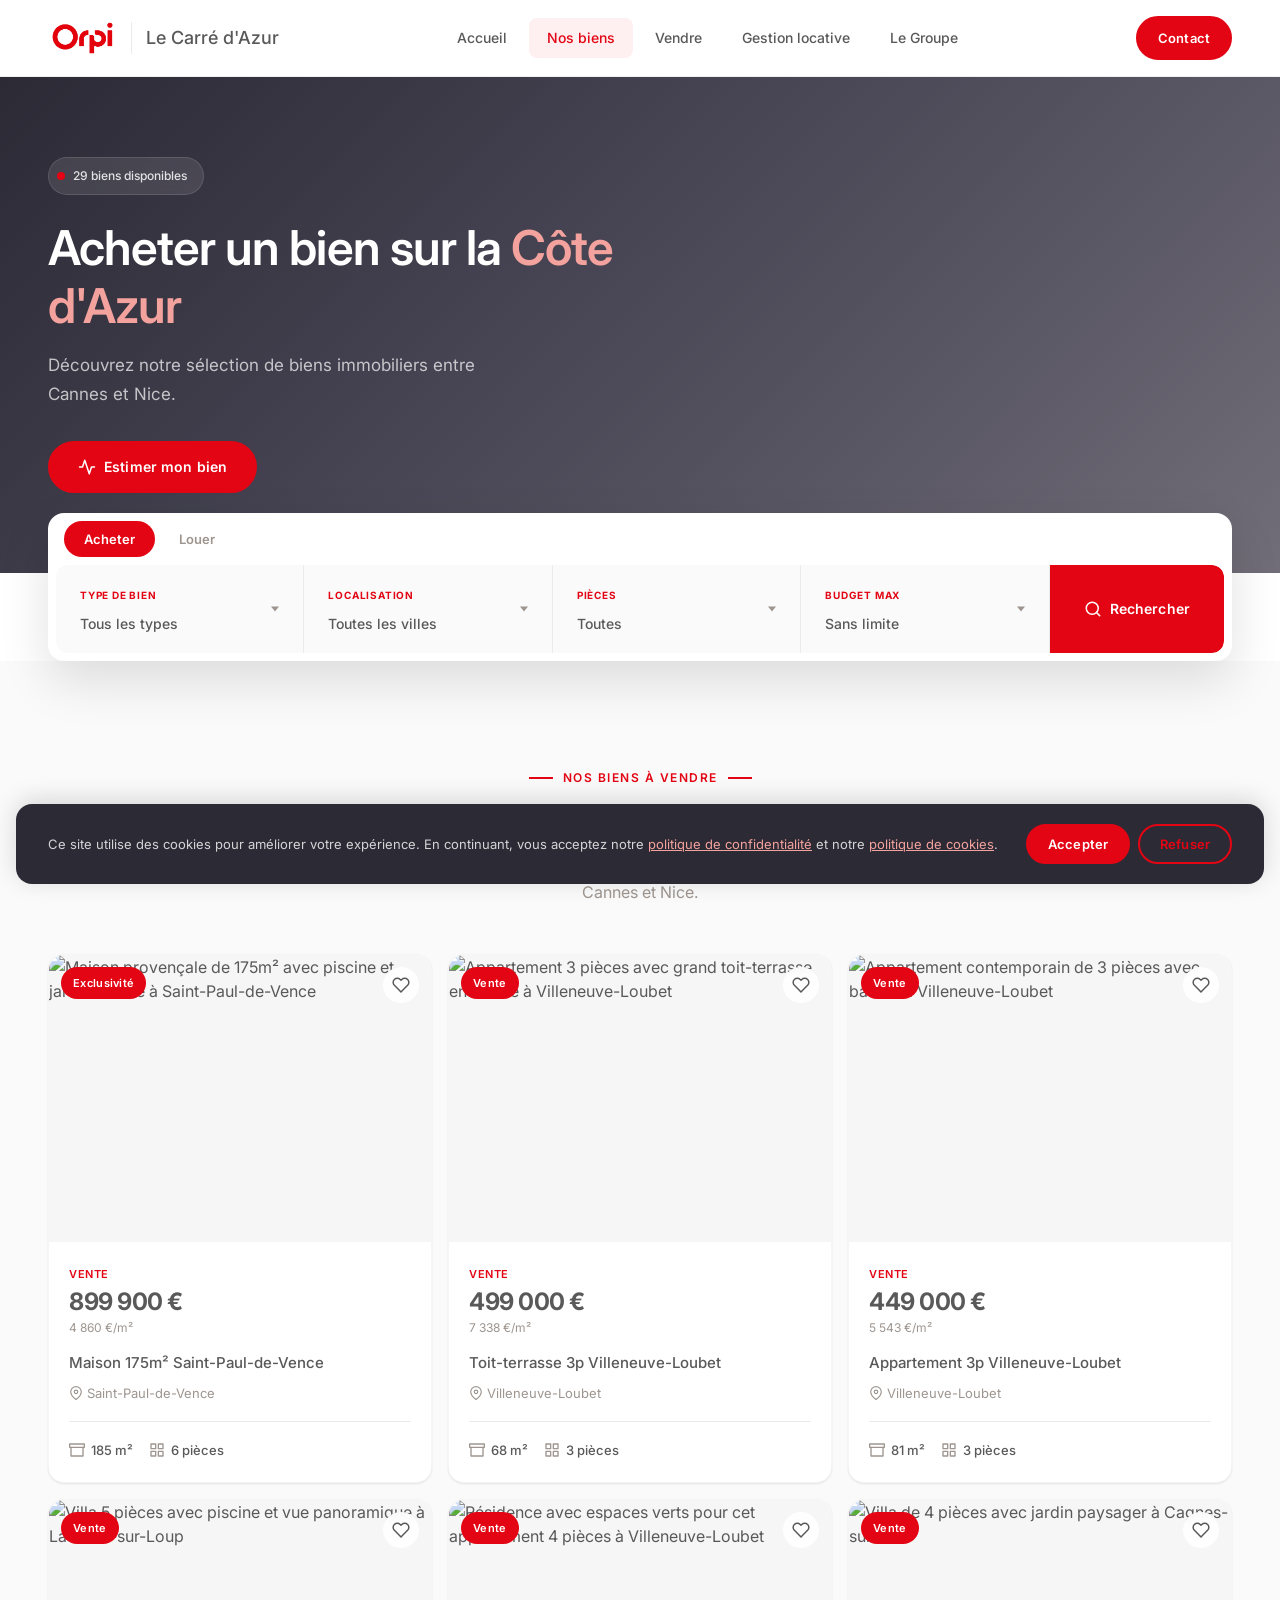
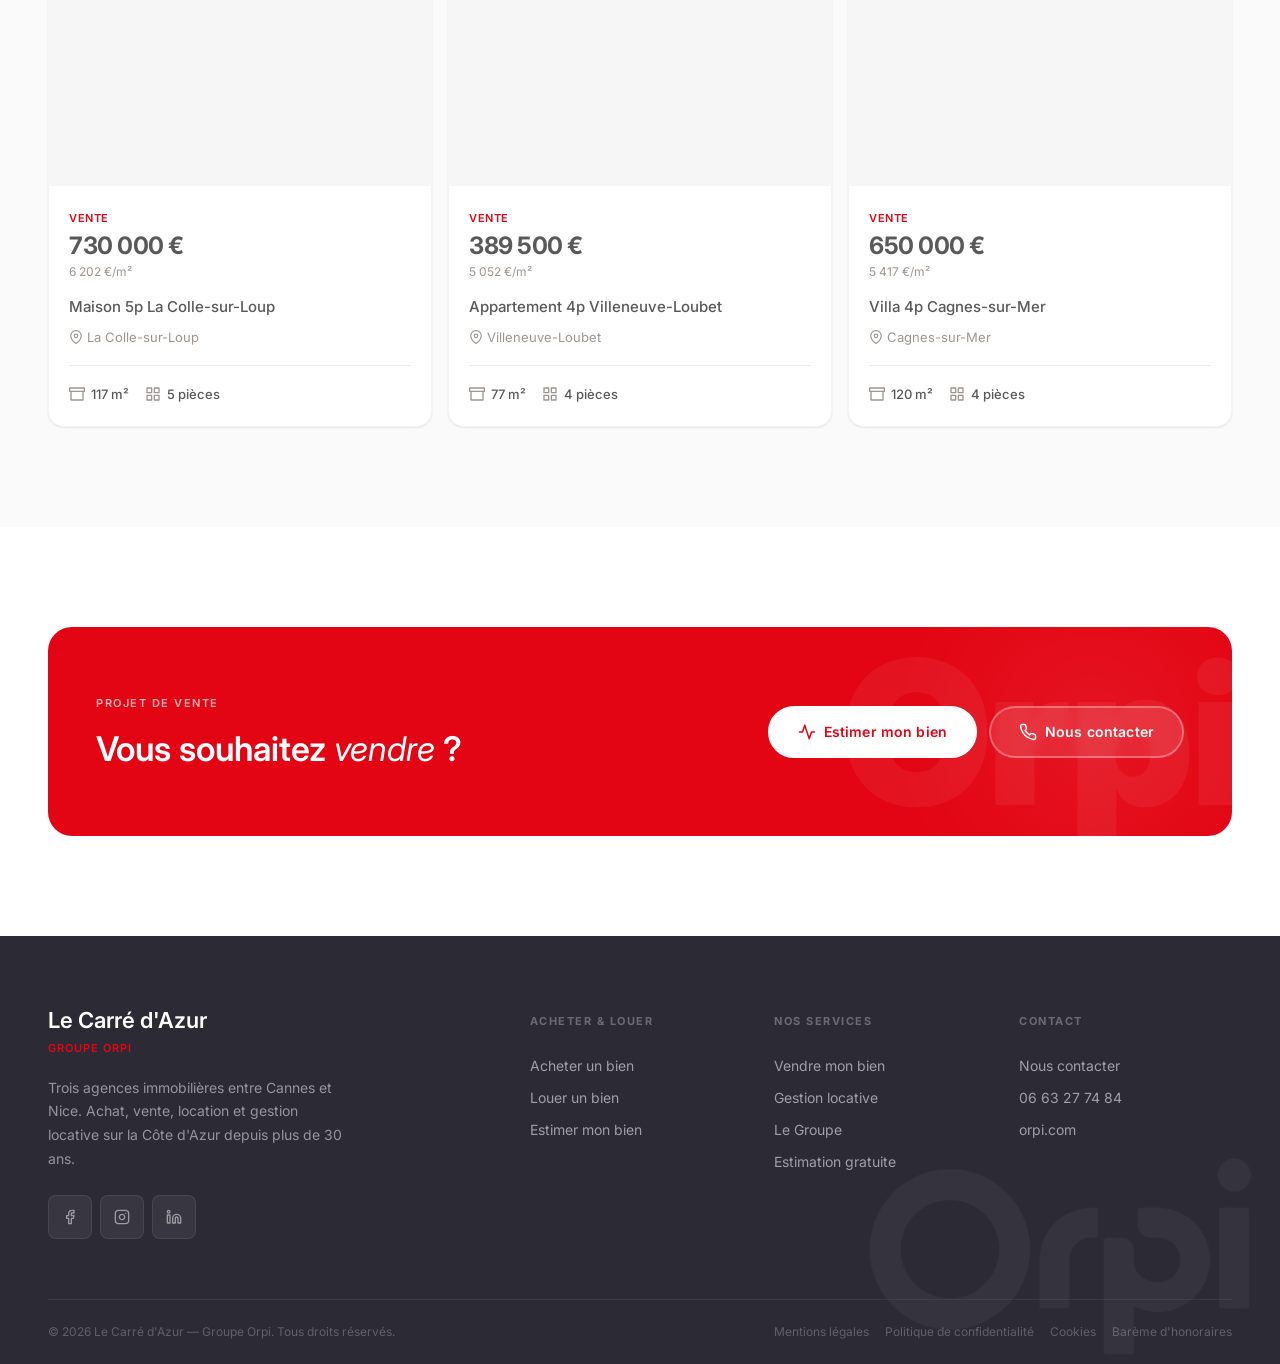
==== commit f14b24f5: "Add Le Groupe link to nav and mobile menu on all pages Page was deployed but unreachable — no links " ====
--- a/acheter.html
+++ b/acheter.html
@@ -72,6 +72,7 @@
         <a href="acheter.html" aria-current="page">Nos biens</a>
         <a href="vendre.html">Vendre</a>
         <a href="gestion-locative.html">Gestion locative</a>
+        <a href="le-groupe.html">Le Groupe</a>
       </nav>
 
             <div class="header__actions">
@@ -91,6 +92,7 @@
     <a href="acheter.html" aria-current="page">Nos biens</a>
     <a href="vendre.html">Vendre</a>
     <a href="gestion-locative.html">Gestion locative</a>
+        <a href="le-groupe.html">Le Groupe</a>
     </nav>
     <div class="mobile-menu__cta">
       <a href="contact.html" class="btn btn--primary">Contact</a>
@@ -466,6 +468,7 @@
             <h4>NOS SERVICES</h4>
             <a href="vendre.html">Vendre mon bien</a>
             <a href="gestion-locative.html">Gestion locative</a>
+        <a href="le-groupe.html">Le Groupe</a>
             <a href="estimer.html">Estimation gratuite</a>
           </div>
           <div class="footer__col">
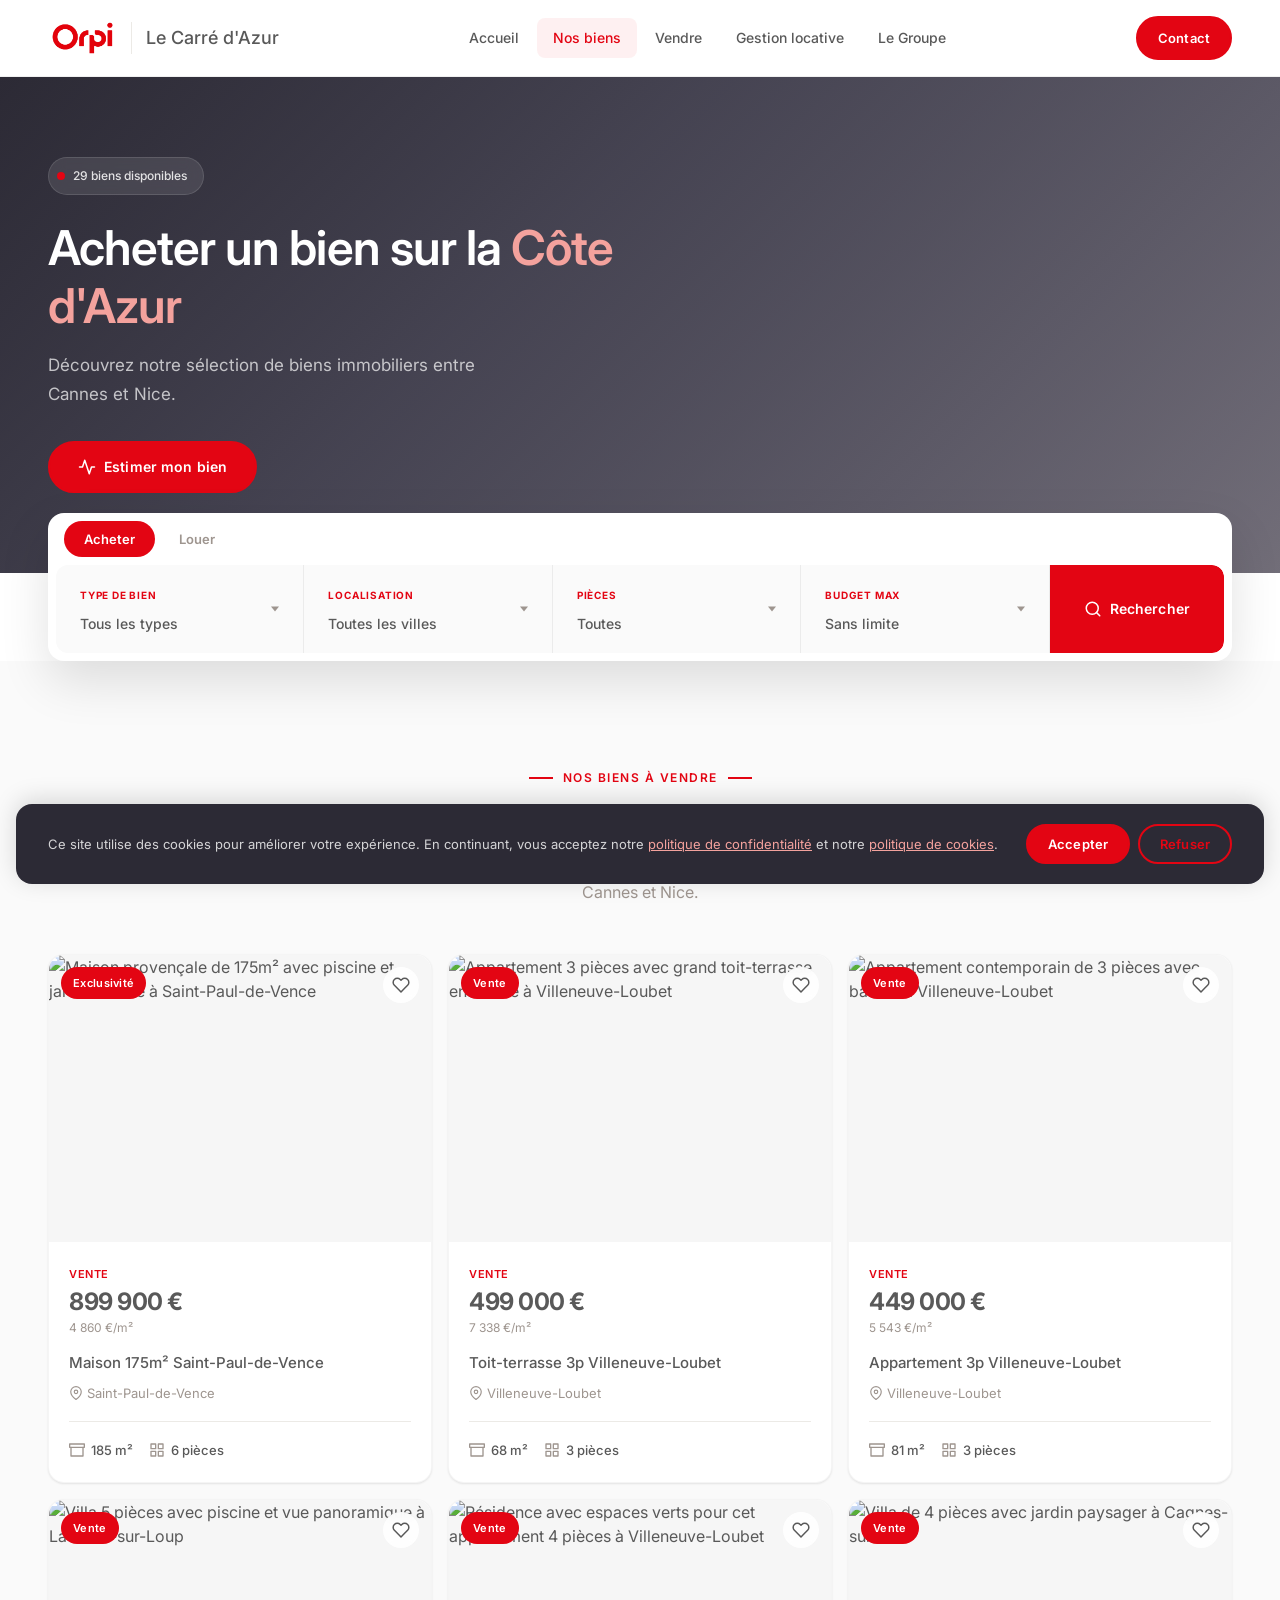
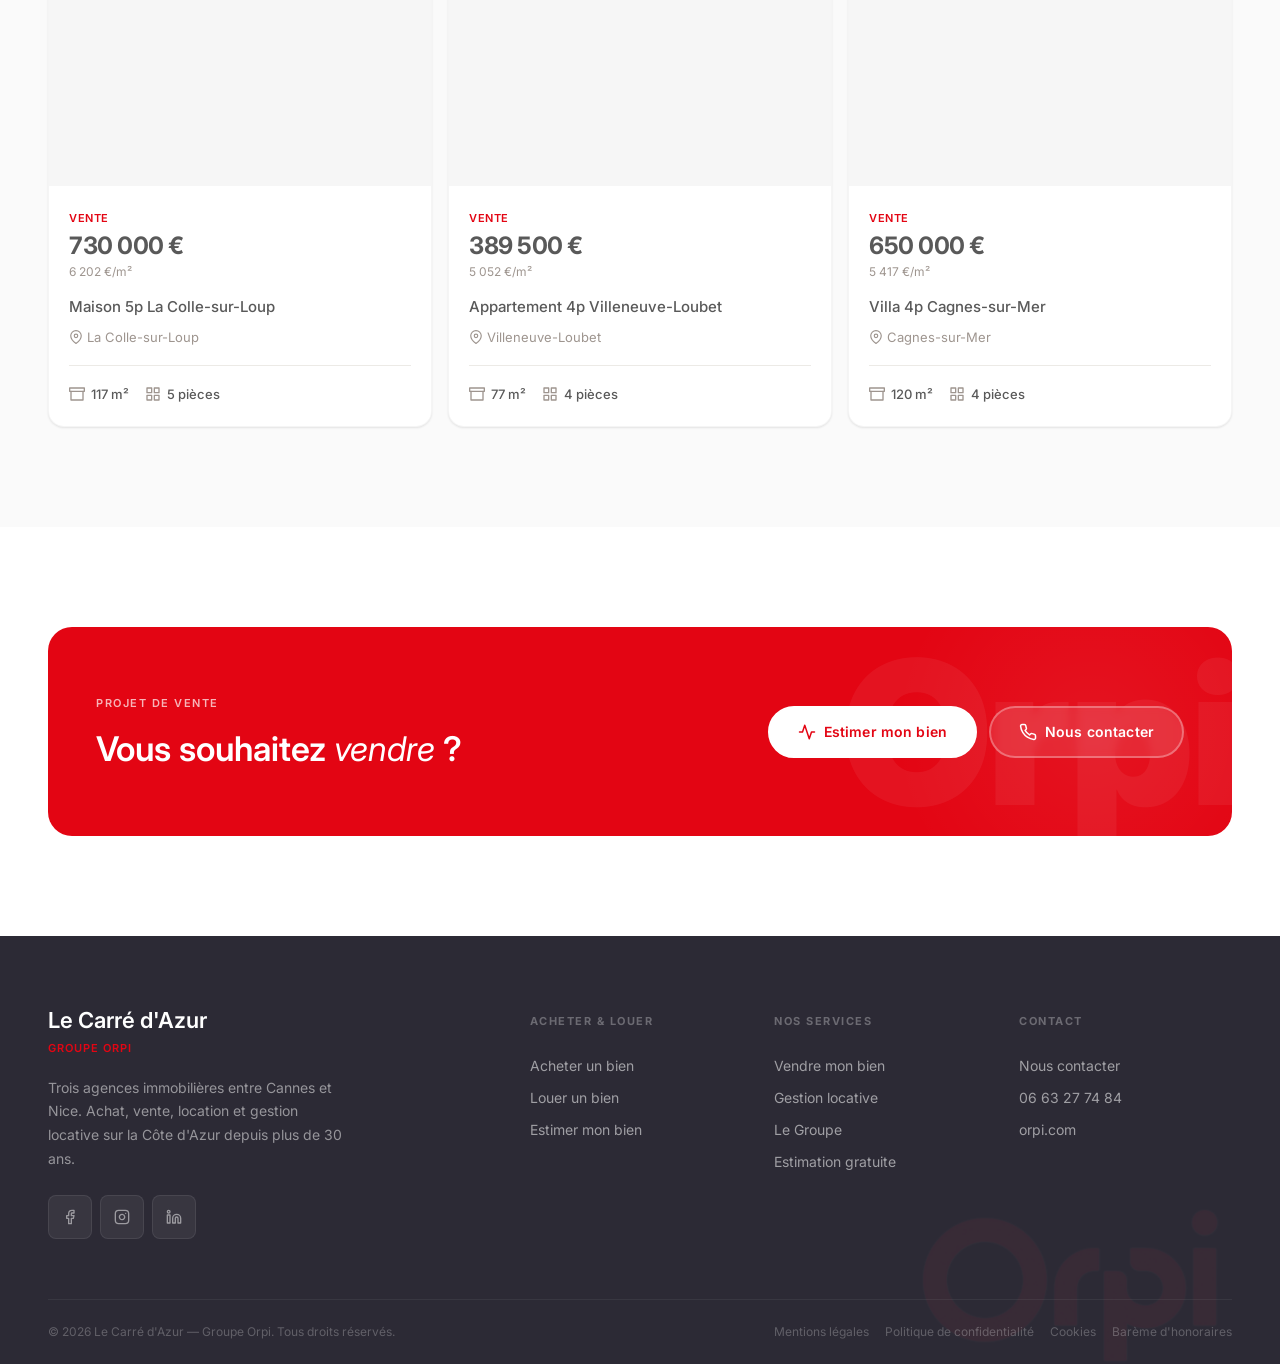
==== commit 8f18c238: "Force cache bust on CSS/JS to show updated nav on all pages Added ?v= timestamp to styles.css and sc" ====
--- a/acheter.html
+++ b/acheter.html
@@ -15,7 +15,7 @@
   <link rel="preconnect" href="https://fonts.googleapis.com" />
   <link rel="preconnect" href="https://fonts.gstatic.com" crossorigin />
   <link href="https://fonts.googleapis.com/css2?family=Inter:wght@300;400;500;600;700&display=swap" rel="stylesheet" />
-  <link rel="stylesheet" href="styles.css" />
+  <link rel="stylesheet" href="styles.css?v=1774530596" />
   <link rel="icon" type="image/png" href="orpilogooo.png" />
   <script type="application/ld+json">
   {
@@ -492,6 +492,6 @@
     </div>
   </footer>
 
-  <script src="script.js"></script>
+  <script src="script.js?v=1774530596"></script>
 </body>
 </html>
--- a/styles.css
+++ b/styles.css
@@ -177,7 +177,7 @@
 .header__main {
   display: flex; align-items: center; height: 68px; gap: 12px;
 }
-@media (min-width: 1024px) { .header__main { height: 76px; gap: 20px; } }
+@media (min-width: 1080px) { .header__main { height: 76px; gap: 16px; } }
 
 .header__brand {
   display: flex; align-items: center; gap: 14px;
@@ -211,15 +211,16 @@
 
 .header__nav {
   display: none; align-items: center; justify-content: center;
-  gap: 4px; flex: 1; min-width: 0;
-}
-@media (min-width: 1024px) { .header__nav { display: flex; } }
+  gap: 2px; flex: 1; min-width: 0;
+  overflow: visible;
+}
+@media (min-width: 1080px) { .header__nav { display: flex; } }
 .header__nav a {
-  padding: 8px 14px; font-size: 14px; font-weight: 500;
+  padding: 8px 10px; font-size: 13px; font-weight: 500;
   color: var(--color-dark-grey); border-radius: var(--radius-sm);
   transition: all var(--transition); white-space: nowrap;
 }
-@media (min-width: 1200px) { .header__nav a { padding: 8px 18px; } }
+@media (min-width: 1280px) { .header__nav a { padding: 8px 16px; font-size: 14px; } }
 .header__nav a:hover,
 .header__nav a[aria-current="page"] {
   color: var(--color-red); background: var(--color-red-light);
@@ -229,7 +230,7 @@
   display: none; align-items: center; gap: 8px; flex-shrink: 0;
   white-space: nowrap;
 }
-@media (min-width: 1024px) { .header__actions { display: flex; } }
+@media (min-width: 1080px) { .header__actions { display: flex; } }
 
 .header__phone {
   display: flex; align-items: center; gap: 6px;
@@ -248,7 +249,7 @@
 }
 .hamburger:hover { background: var(--color-light-grey); }
 .hamburger svg { width: 22px; height: 22px; color: var(--color-dark-grey); }
-@media (min-width: 1024px) { .hamburger { display: none; } }
+@media (min-width: 1080px) { .hamburger { display: none; } }
 
 .mobile-menu {
   display: none; position: fixed; left: 0; right: 0; top: 68px; bottom: 0;
@@ -794,13 +795,14 @@
 }
 @media (min-width: 1024px) { .footer { padding: 72px 0 0; } }
 .footer__watermark {
-  position: absolute; right: -40px; bottom: -20px;
-  width: 280px; height: auto; opacity: 0.04;
+  position: absolute; right: -20px; bottom: -30px;
+  width: 240px; height: auto;
   pointer-events: none; user-select: none;
-  filter: brightness(0) invert(1);
-}
-@media (min-width: 768px) { .footer__watermark { width: 360px; right: -20px; } }
-@media (min-width: 1024px) { .footer__watermark { width: 440px; right: 0; } }
+  opacity: 0.06;
+  mix-blend-mode: screen;
+}
+@media (min-width: 768px) { .footer__watermark { width: 300px; right: 20px; } }
+@media (min-width: 1024px) { .footer__watermark { width: 340px; right: 40px; bottom: -20px; } }
 
 .footer__top {
   display: grid; grid-template-columns: 1fr; gap: 40px; padding-bottom: 40px;
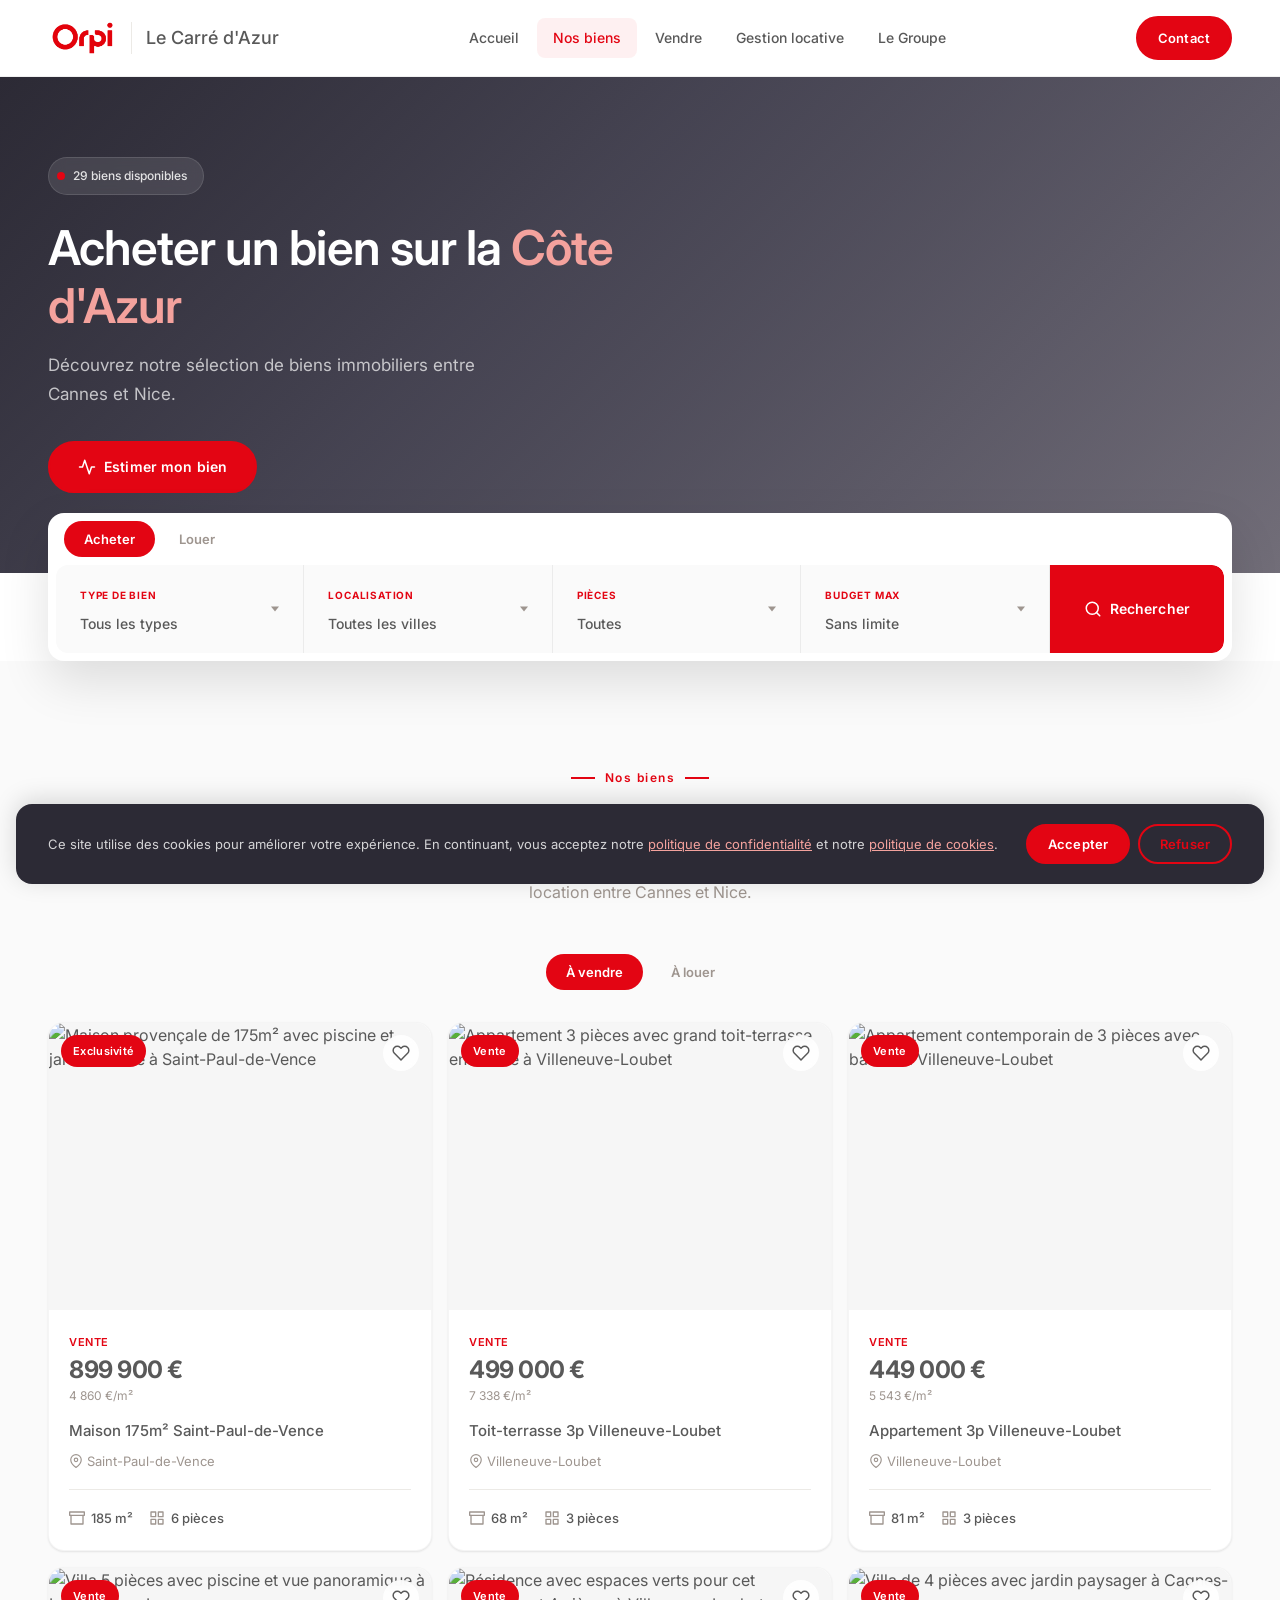
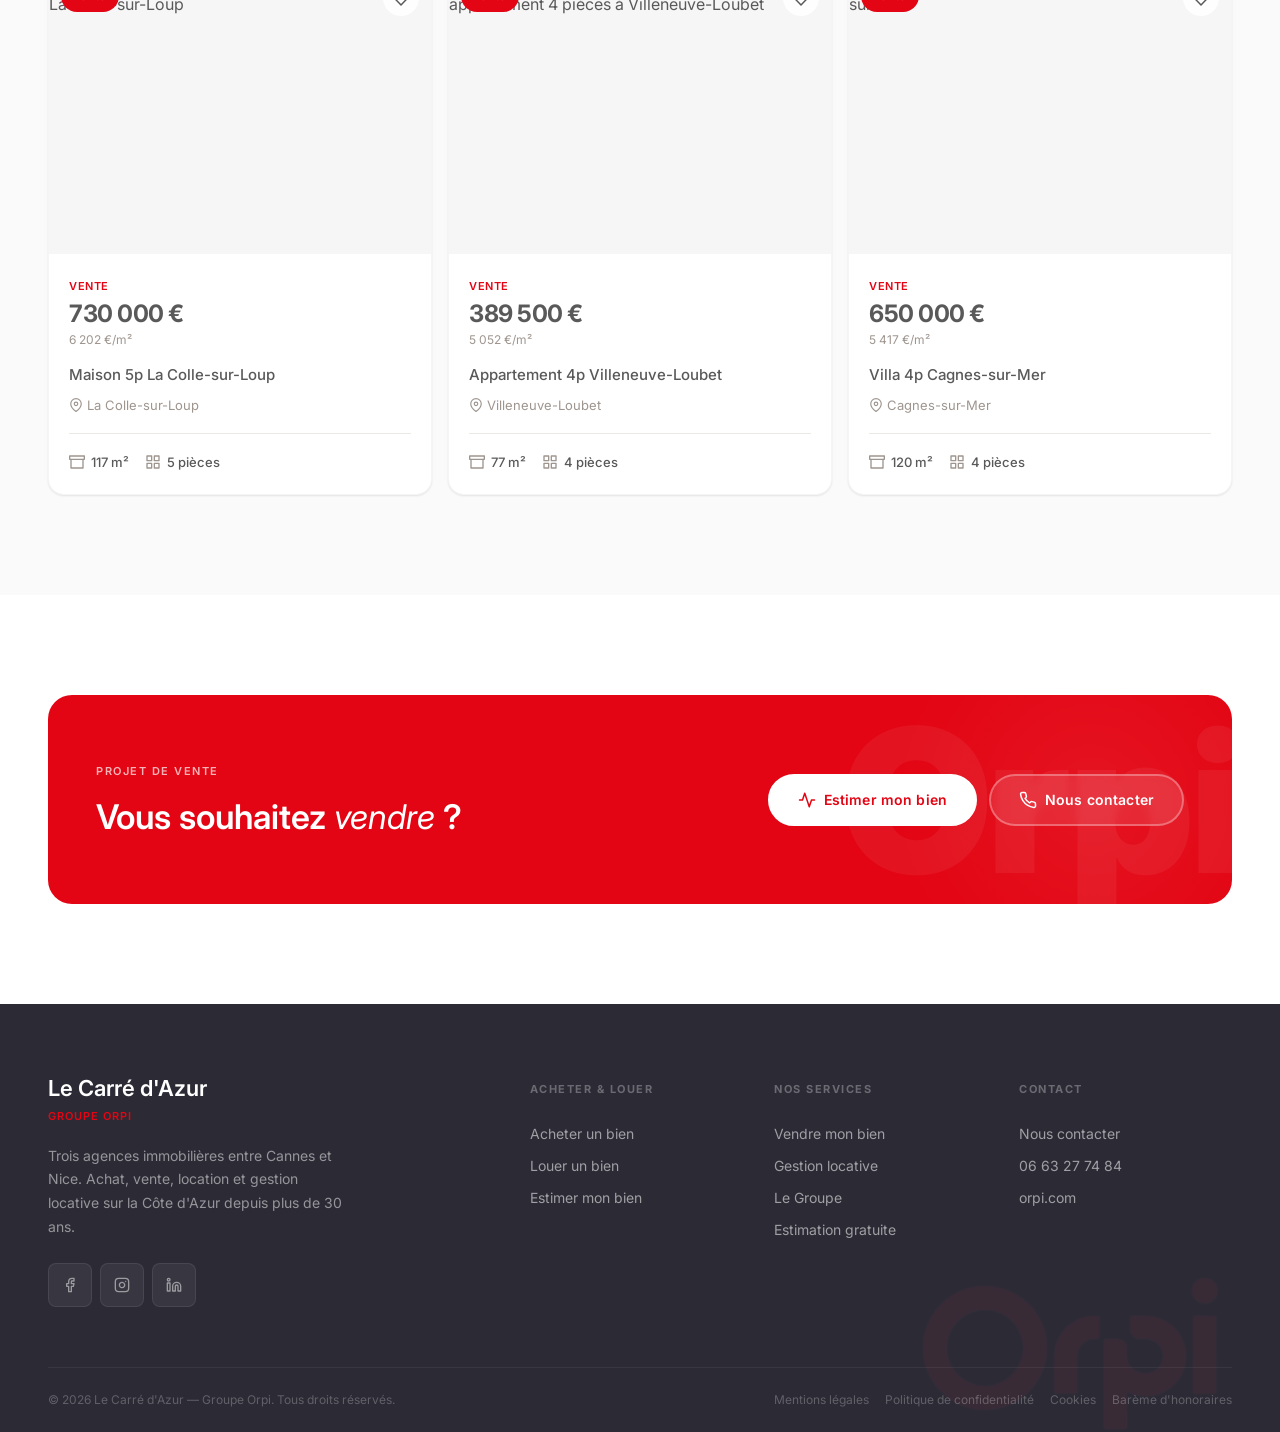
==== commit b7cc3192: "Add À Vendre / À Louer tabbed interface on nos-biens page - Two toggle tabs styled like search bar t" ====
--- a/acheter.html
+++ b/acheter.html
@@ -209,12 +209,19 @@
     <section class="section section--grey" aria-labelledby="properties-title">
       <div class="container">
         <div class="section__header">
-          <div class="section__tag">NOS BIENS À VENDRE</div>
-          <h2 id="properties-title">Biens à la vente sur la <em>Côte d'Azur</em></h2>
-          <p class="section__desc">Retrouvez l'ensemble de nos biens immobiliers disponibles à l'achat entre Cannes et Nice.</p>
-        </div>
-
-        <div class="properties__grid">
+          <div class="section__tag">Nos biens</div>
+          <h2 id="properties-title">Biens disponibles sur la <em>Côte d'Azur</em></h2>
+          <p class="section__desc">Retrouvez l'ensemble de nos biens immobiliers disponibles à l'achat et à la location entre Cannes et Nice.</p>
+        </div>
+
+        <!-- Listing type tabs -->
+        <div class="listing-tabs" role="tablist" style="display:flex;gap:8px;justify-content:center;margin-bottom:32px;">
+          <button class="search-tab active" role="tab" aria-selected="true" data-listing="vente" type="button">À vendre</button>
+          <button class="search-tab" role="tab" aria-selected="false" data-listing="location" type="button">À louer</button>
+        </div>
+
+        <!-- VENTE cards -->
+        <div class="properties__grid" id="listings-vente">
 
           <!-- Card 1 — Maison Saint-Paul-de-Vence -->
           <a href="acheter.html" class="prop-card">
@@ -403,6 +410,104 @@
           </a>
 
         </div>
+
+        <!-- LOCATION cards (hidden by default) -->
+        <div class="properties__grid" id="listings-location" style="display:none;">
+
+          <a href="acheter.html" class="prop-card">
+            <div class="prop-card__img">
+              <img src="https://images.unsplash.com/photo-1560448204-e02f11c3d0e2?w=800&h=600&fit=crop" alt="Appartement 2 pièces meublé à Nice" width="800" height="600" loading="lazy" />
+              <span class="prop-card__badge">Location</span>
+              <button class="prop-card__fav" aria-label="Ajouter aux favoris" type="button">
+                <svg xmlns="http://www.w3.org/2000/svg" viewBox="0 0 24 24" fill="none" stroke="currentColor" stroke-width="2" stroke-linecap="round" stroke-linejoin="round" aria-hidden="true"><path d="M20.84 4.61a5.5 5.5 0 0 0-7.78 0L12 5.67l-1.06-1.06a5.5 5.5 0 0 0-7.78 7.78l1.06 1.06L12 21.23l7.78-7.78 1.06-1.06a5.5 5.5 0 0 0 0-7.78z"/></svg>
+              </button>
+            </div>
+            <div class="prop-card__body">
+              <div class="prop-card__type">Location</div>
+              <div class="prop-card__price">950 &euro;/mois</div>
+              <div class="prop-card__title">Appartement 2p meublé Nice</div>
+              <div class="prop-card__location">
+                <svg xmlns="http://www.w3.org/2000/svg" viewBox="0 0 24 24" fill="none" stroke="currentColor" stroke-width="2" stroke-linecap="round" stroke-linejoin="round" aria-hidden="true"><path d="M21 10c0 7-9 13-9 13s-9-6-9-13a9 9 0 0 1 18 0z"/><circle cx="12" cy="10" r="3"/></svg>
+                Nice
+              </div>
+              <div class="prop-card__specs">
+                <span class="prop-card__spec"><svg xmlns="http://www.w3.org/2000/svg" viewBox="0 0 24 24" fill="none" stroke="currentColor" stroke-width="2" stroke-linecap="round" stroke-linejoin="round" aria-hidden="true"><rect x="3" y="3" width="18" height="18" rx="2"/></svg> 42 m&sup2;</span>
+                <span class="prop-card__spec"><svg xmlns="http://www.w3.org/2000/svg" viewBox="0 0 24 24" fill="none" stroke="currentColor" stroke-width="2" stroke-linecap="round" stroke-linejoin="round" aria-hidden="true"><path d="M3 9l9-7 9 7v11a2 2 0 0 1-2 2H5a2 2 0 0 1-2-2z"/><polyline points="9 22 9 12 15 12 15 22"/></svg> 2 pièces</span>
+              </div>
+            </div>
+          </a>
+
+          <a href="acheter.html" class="prop-card">
+            <div class="prop-card__img">
+              <img src="https://images.unsplash.com/photo-1522708323590-d24dbb6b0267?w=800&h=600&fit=crop" alt="Studio lumineux à Cagnes-sur-Mer" width="800" height="600" loading="lazy" />
+              <span class="prop-card__badge">Location</span>
+              <button class="prop-card__fav" aria-label="Ajouter aux favoris" type="button">
+                <svg xmlns="http://www.w3.org/2000/svg" viewBox="0 0 24 24" fill="none" stroke="currentColor" stroke-width="2" stroke-linecap="round" stroke-linejoin="round" aria-hidden="true"><path d="M20.84 4.61a5.5 5.5 0 0 0-7.78 0L12 5.67l-1.06-1.06a5.5 5.5 0 0 0-7.78 7.78l1.06 1.06L12 21.23l7.78-7.78 1.06-1.06a5.5 5.5 0 0 0 0-7.78z"/></svg>
+              </button>
+            </div>
+            <div class="prop-card__body">
+              <div class="prop-card__type">Location</div>
+              <div class="prop-card__price">650 &euro;/mois</div>
+              <div class="prop-card__title">Studio Cagnes-sur-Mer</div>
+              <div class="prop-card__location">
+                <svg xmlns="http://www.w3.org/2000/svg" viewBox="0 0 24 24" fill="none" stroke="currentColor" stroke-width="2" stroke-linecap="round" stroke-linejoin="round" aria-hidden="true"><path d="M21 10c0 7-9 13-9 13s-9-6-9-13a9 9 0 0 1 18 0z"/><circle cx="12" cy="10" r="3"/></svg>
+                Cagnes-sur-Mer
+              </div>
+              <div class="prop-card__specs">
+                <span class="prop-card__spec"><svg xmlns="http://www.w3.org/2000/svg" viewBox="0 0 24 24" fill="none" stroke="currentColor" stroke-width="2" stroke-linecap="round" stroke-linejoin="round" aria-hidden="true"><rect x="3" y="3" width="18" height="18" rx="2"/></svg> 28 m&sup2;</span>
+                <span class="prop-card__spec"><svg xmlns="http://www.w3.org/2000/svg" viewBox="0 0 24 24" fill="none" stroke="currentColor" stroke-width="2" stroke-linecap="round" stroke-linejoin="round" aria-hidden="true"><path d="M3 9l9-7 9 7v11a2 2 0 0 1-2 2H5a2 2 0 0 1-2-2z"/><polyline points="9 22 9 12 15 12 15 22"/></svg> 1 pièce</span>
+              </div>
+            </div>
+          </a>
+
+          <a href="acheter.html" class="prop-card">
+            <div class="prop-card__img">
+              <img src="https://images.unsplash.com/photo-1560185007-cde436f6a4d0?w=800&h=600&fit=crop" alt="Appartement 3 pièces à Villeneuve-Loubet" width="800" height="600" loading="lazy" />
+              <span class="prop-card__badge">Location</span>
+              <button class="prop-card__fav" aria-label="Ajouter aux favoris" type="button">
+                <svg xmlns="http://www.w3.org/2000/svg" viewBox="0 0 24 24" fill="none" stroke="currentColor" stroke-width="2" stroke-linecap="round" stroke-linejoin="round" aria-hidden="true"><path d="M20.84 4.61a5.5 5.5 0 0 0-7.78 0L12 5.67l-1.06-1.06a5.5 5.5 0 0 0-7.78 7.78l1.06 1.06L12 21.23l7.78-7.78 1.06-1.06a5.5 5.5 0 0 0 0-7.78z"/></svg>
+              </button>
+            </div>
+            <div class="prop-card__body">
+              <div class="prop-card__type">Location</div>
+              <div class="prop-card__price">1 200 &euro;/mois</div>
+              <div class="prop-card__title">Appartement 3p Villeneuve-Loubet</div>
+              <div class="prop-card__location">
+                <svg xmlns="http://www.w3.org/2000/svg" viewBox="0 0 24 24" fill="none" stroke="currentColor" stroke-width="2" stroke-linecap="round" stroke-linejoin="round" aria-hidden="true"><path d="M21 10c0 7-9 13-9 13s-9-6-9-13a9 9 0 0 1 18 0z"/><circle cx="12" cy="10" r="3"/></svg>
+                Villeneuve-Loubet
+              </div>
+              <div class="prop-card__specs">
+                <span class="prop-card__spec"><svg xmlns="http://www.w3.org/2000/svg" viewBox="0 0 24 24" fill="none" stroke="currentColor" stroke-width="2" stroke-linecap="round" stroke-linejoin="round" aria-hidden="true"><rect x="3" y="3" width="18" height="18" rx="2"/></svg> 65 m&sup2;</span>
+                <span class="prop-card__spec"><svg xmlns="http://www.w3.org/2000/svg" viewBox="0 0 24 24" fill="none" stroke="currentColor" stroke-width="2" stroke-linecap="round" stroke-linejoin="round" aria-hidden="true"><path d="M3 9l9-7 9 7v11a2 2 0 0 1-2 2H5a2 2 0 0 1-2-2z"/><polyline points="9 22 9 12 15 12 15 22"/></svg> 3 pièces</span>
+              </div>
+            </div>
+          </a>
+
+          <a href="acheter.html" class="prop-card">
+            <div class="prop-card__img">
+              <img src="https://images.unsplash.com/photo-1600585154340-be6161a56a0c?w=800&h=600&fit=crop" alt="Maison 4 pièces avec jardin à La Colle-sur-Loup" width="800" height="600" loading="lazy" />
+              <span class="prop-card__badge">Location</span>
+              <button class="prop-card__fav" aria-label="Ajouter aux favoris" type="button">
+                <svg xmlns="http://www.w3.org/2000/svg" viewBox="0 0 24 24" fill="none" stroke="currentColor" stroke-width="2" stroke-linecap="round" stroke-linejoin="round" aria-hidden="true"><path d="M20.84 4.61a5.5 5.5 0 0 0-7.78 0L12 5.67l-1.06-1.06a5.5 5.5 0 0 0-7.78 7.78l1.06 1.06L12 21.23l7.78-7.78 1.06-1.06a5.5 5.5 0 0 0 0-7.78z"/></svg>
+              </button>
+            </div>
+            <div class="prop-card__body">
+              <div class="prop-card__type">Location</div>
+              <div class="prop-card__price">1 800 &euro;/mois</div>
+              <div class="prop-card__title">Maison 4p avec jardin La Colle-sur-Loup</div>
+              <div class="prop-card__location">
+                <svg xmlns="http://www.w3.org/2000/svg" viewBox="0 0 24 24" fill="none" stroke="currentColor" stroke-width="2" stroke-linecap="round" stroke-linejoin="round" aria-hidden="true"><path d="M21 10c0 7-9 13-9 13s-9-6-9-13a9 9 0 0 1 18 0z"/><circle cx="12" cy="10" r="3"/></svg>
+                La Colle-sur-Loup
+              </div>
+              <div class="prop-card__specs">
+                <span class="prop-card__spec"><svg xmlns="http://www.w3.org/2000/svg" viewBox="0 0 24 24" fill="none" stroke="currentColor" stroke-width="2" stroke-linecap="round" stroke-linejoin="round" aria-hidden="true"><rect x="3" y="3" width="18" height="18" rx="2"/></svg> 95 m&sup2;</span>
+                <span class="prop-card__spec"><svg xmlns="http://www.w3.org/2000/svg" viewBox="0 0 24 24" fill="none" stroke="currentColor" stroke-width="2" stroke-linecap="round" stroke-linejoin="round" aria-hidden="true"><path d="M3 9l9-7 9 7v11a2 2 0 0 1-2 2H5a2 2 0 0 1-2-2z"/><polyline points="9 22 9 12 15 12 15 22"/></svg> 4 pièces</span>
+              </div>
+            </div>
+          </a>
+
+        </div>
+
       </div>
     </section>
 
@@ -486,7 +591,7 @@
           <a href="mentions-legales.html">Mentions légales</a>
           <a href="confidentialite.html">Politique de confidentialité</a>
           <a href="cookies.html">Cookies</a>
-          <a href="#">Barème d'honoraires</a>
+          <a href="bareme-honoraires.pdf" target="_blank" rel="noopener noreferrer">Barème d'honoraires</a>
         </div>
       </div>
     </div>
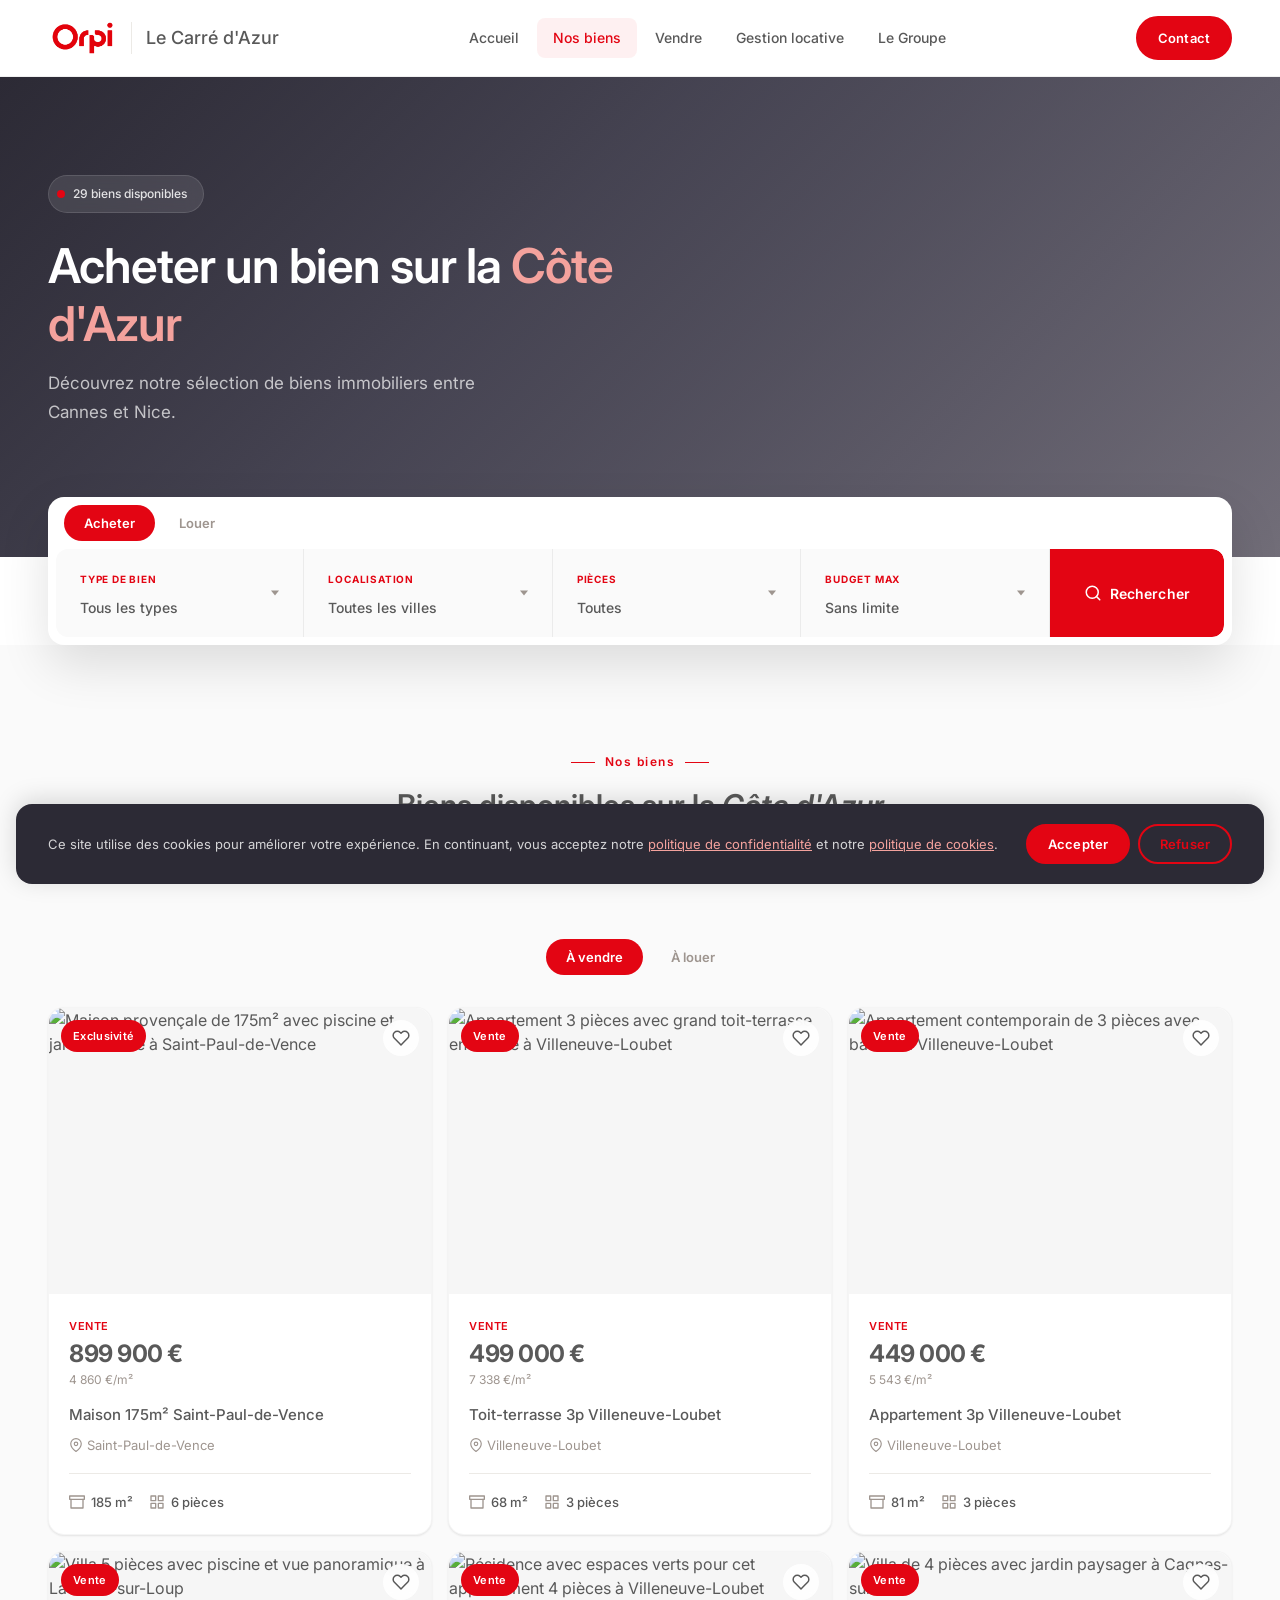
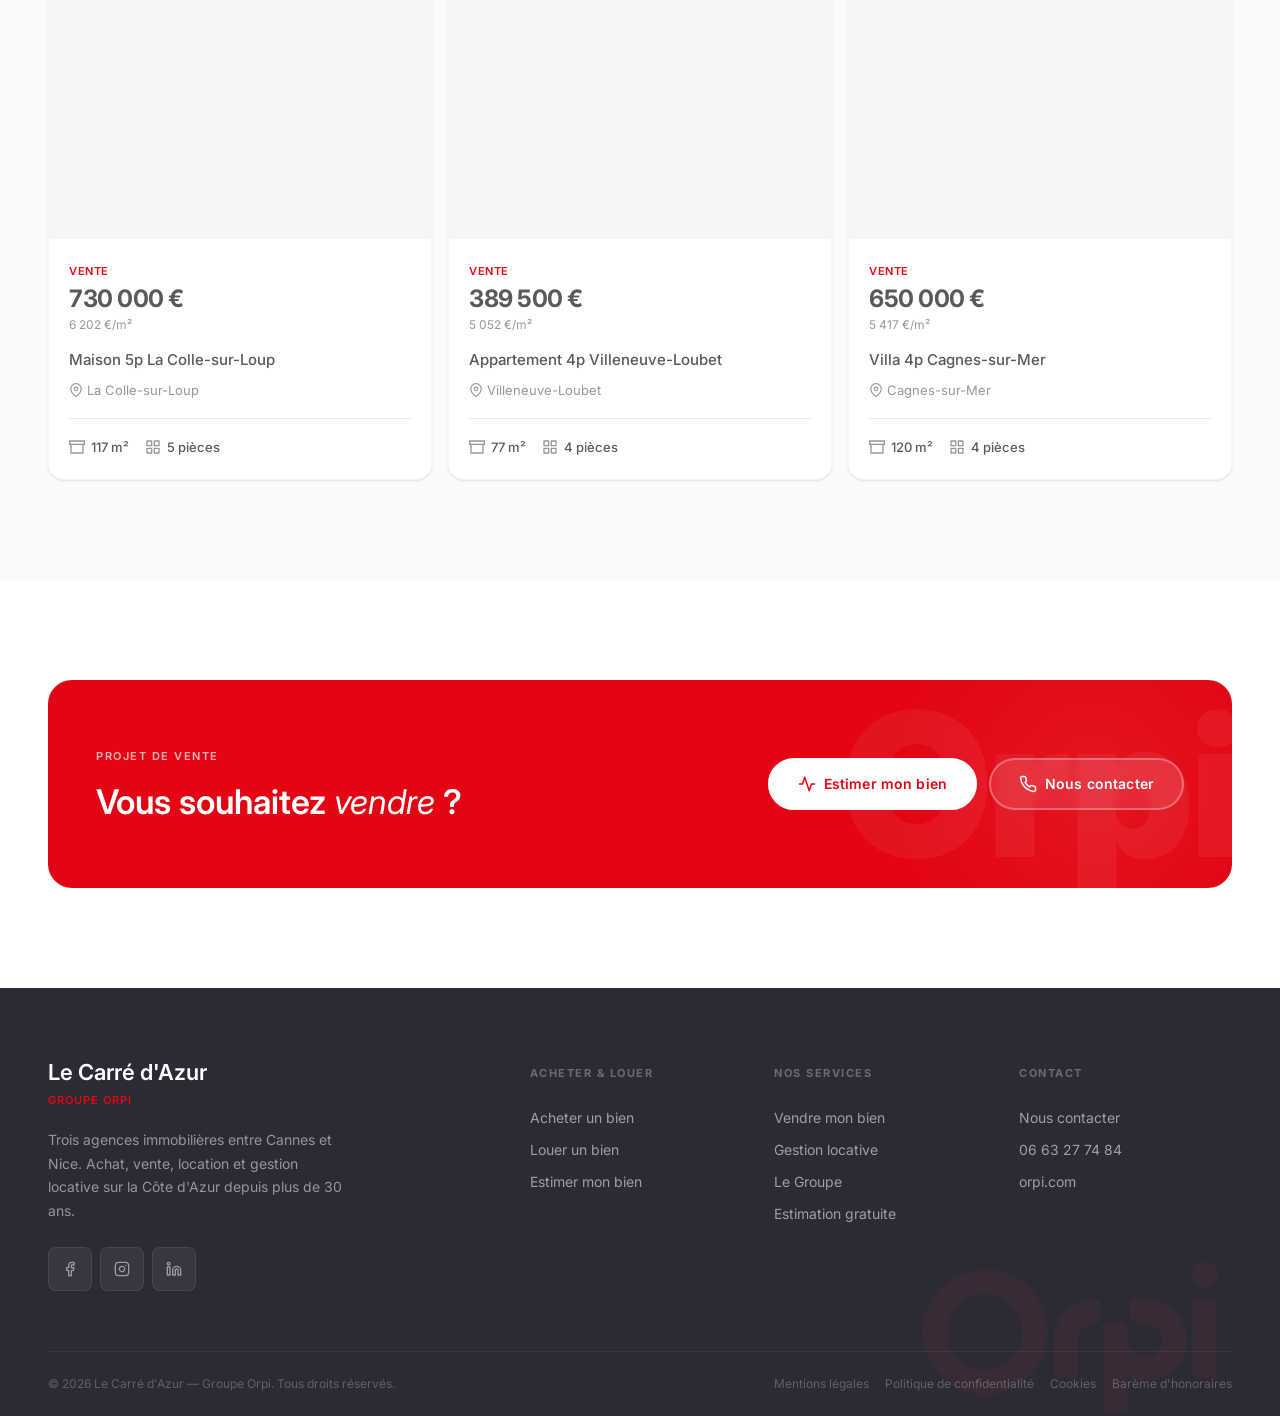
==== commit e4c418db: "Remove Estimer CTA buttons from nos-biens and vendre hero sections Both heroes now end cleanly after" ====
--- a/acheter.html
+++ b/acheter.html
@@ -117,12 +117,6 @@
           </div>
           <h1>Acheter un bien sur la <span>Côte d'Azur</span></h1>
           <p class="page-hero__desc">Découvrez notre sélection de biens immobiliers entre Cannes et Nice.</p>
-          <div class="page-hero__btns">
-            <a href="estimer.html" class="btn btn--primary">
-              <svg xmlns="http://www.w3.org/2000/svg" viewBox="0 0 24 24" fill="none" stroke="currentColor" stroke-width="2" stroke-linecap="round" stroke-linejoin="round" aria-hidden="true"><polyline points="22 12 18 12 15 21 9 3 6 12 2 12"/></svg>
-              Estimer mon bien
-            </a>
-          </div>
         </div>
       </div>
     </section>
